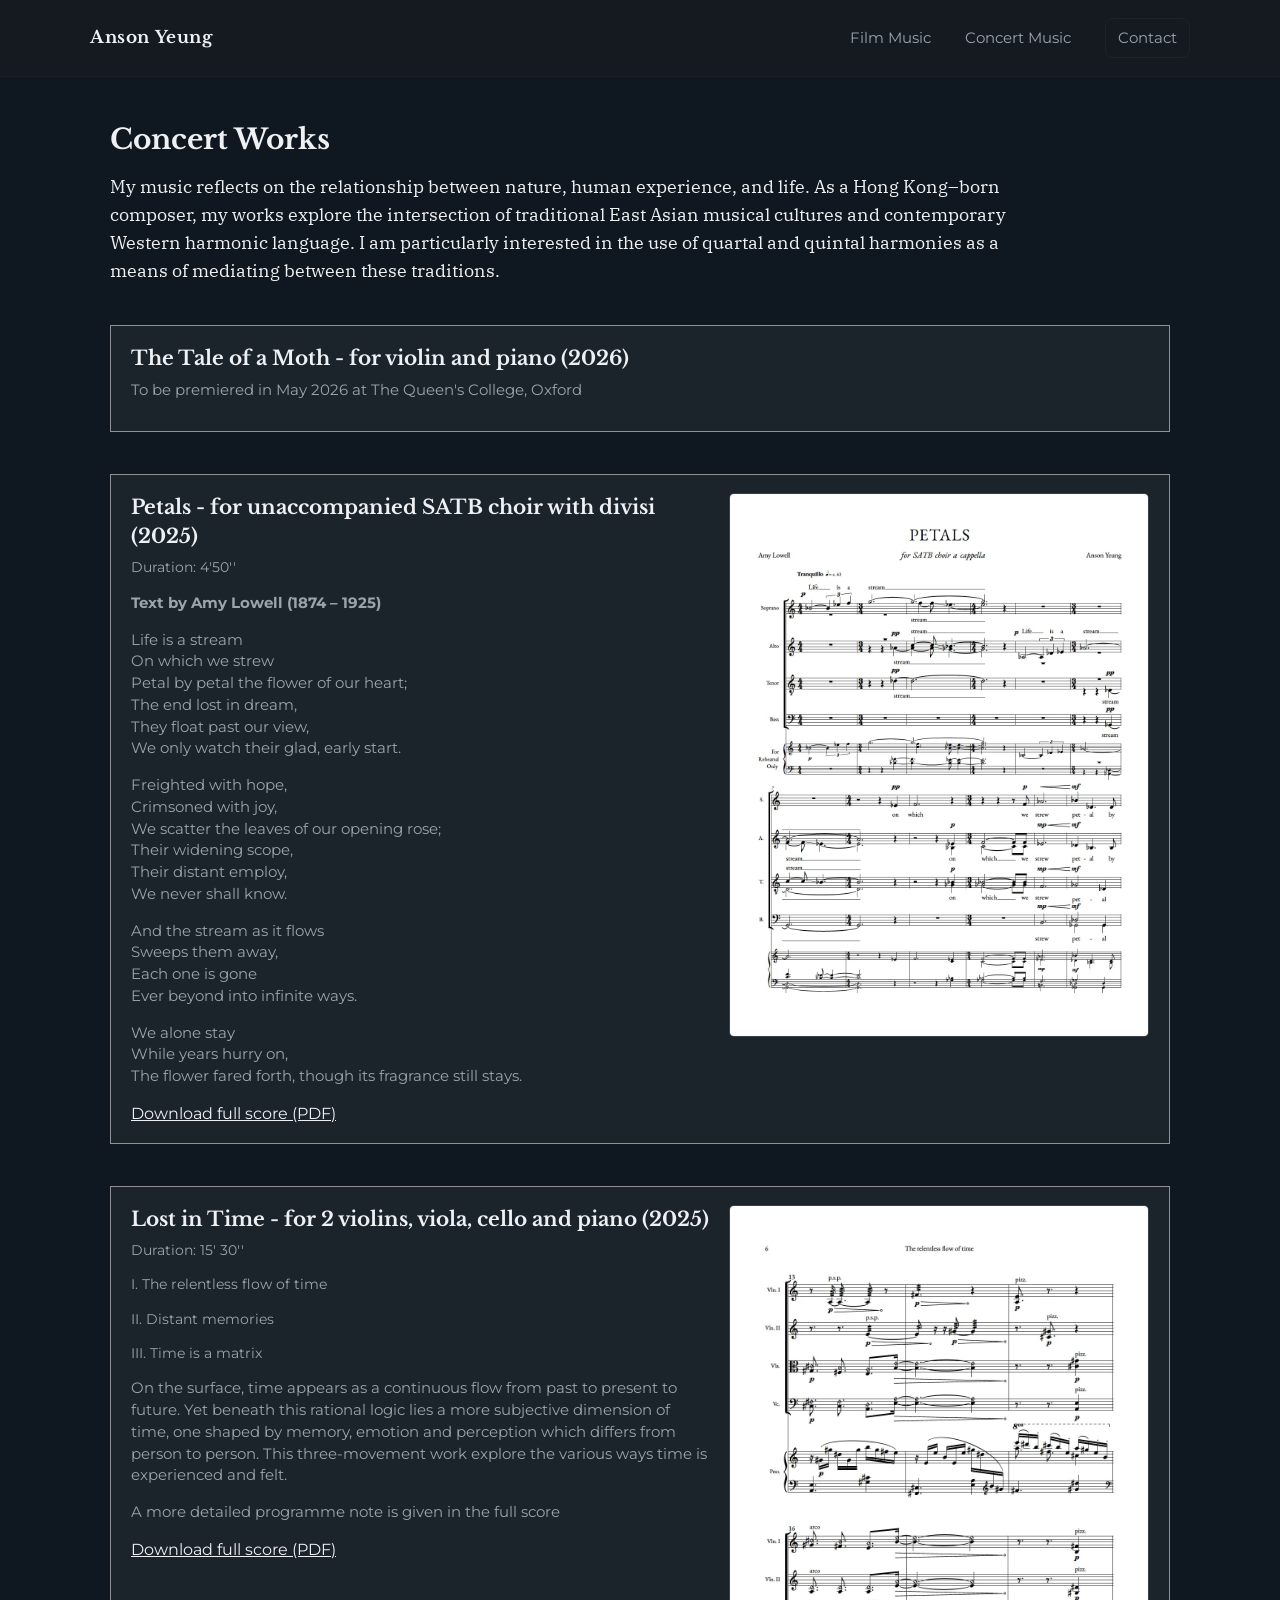
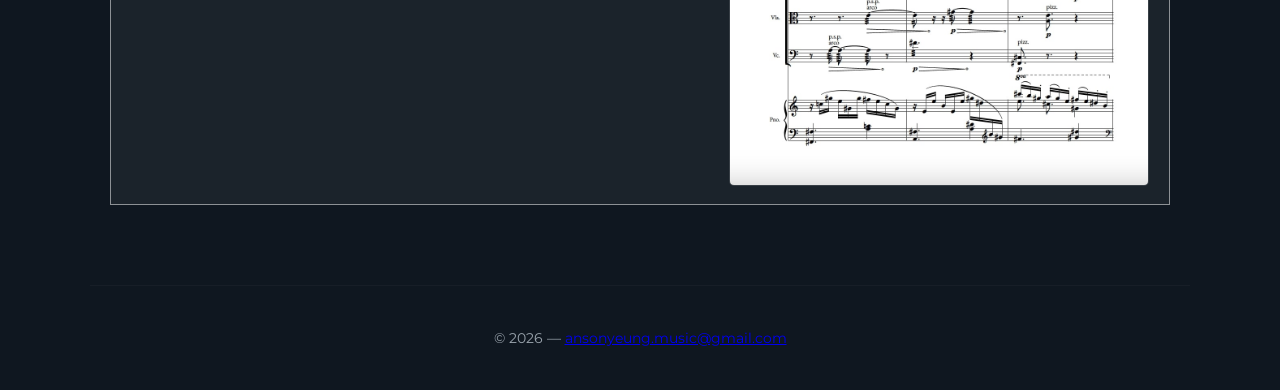
==== concert.html @ d4decfb6 "website v1" ====
<!doctype html>
<html lang="en">
<head>
  <meta charset="utf-8" />
  <meta name="viewport" content="width=device-width,initial-scale=1" />
  <title>Concert Music — Anson Yeung</title>
  <meta name="description" content="Concert works by Anson Yeung. Score previews, performance notes and premieres." />
  <link href="https://fonts.googleapis.com/css2?family=IBM+Plex+Serif:wght@400;600&family=Libre+Caslon+Text:wght@400;700&family=Libre+Baskerville:wght@400;700&family=Montserrat:wght@300;400;600&display=swap" rel="stylesheet">
  <link rel="stylesheet" href="styles.css" />

  <style>
    :root{ --concert-max:1100px; }

    .concert-container{max-width:var(--concert-max);margin:120px auto 80px;padding:0 20px;color:var(--soft)}
    .concert-heading{font-family:"Libre Baskerville",serif;font-size:28px;color:var(--soft);margin:0 0 12px}
    .concert-statement{font-family:"IBM Plex Serif",serif;font-size:18px;color:var(--soft);max-width:84ch;margin:0 0 40px;line-height:1.56}
    .works{display:flex;flex-direction:column;gap:42px;align-items:flex-start}

    .work{
      width:100%;
      display:grid;
      grid-template-columns:1fr 420px;
      gap:20px;
      align-items:start;
      padding:18px 20px;
      border-radius:0px;
      background:linear-gradient(180deg, rgba(255,255,255,0.05), rgba(255,255,255,0.05));
      border:1px solid rgba(255,255,255,0.5);
    }
    @media (max-width:900px){.work{grid-template-columns:1fr;gap:14px}}

    .meta{color:var(--muted);font-size:14px;margin:6px 0 10px}
    .work-desc{color:var(--muted);font-size:15px;max-width:70ch;margin-bottom:12px}
    .score-preview{width:100%;max-width:420px;align-self:start}
    .score-panel{border-radius:5px;overflow:hidden;border:1px solid rgba(255,255,255,0.03);background: rgba(255,255,255,0.1)}
    .work-title{font-family:"Libre Baskerville",serif;font-size:20px;color:var(--soft);margin:0 0 6px}

    @media (max-width:640px){.score-iframe{height:420px}.work{padding:14px}.concert-container{margin:100px 12px 60px}}
  </style>
</head>
<body>
  <header class="site-header">
    <div class="container header-inner">
      <a class="brand" href="index.html">Anson Yeung</a>
      <nav class="top-nav">
        <a class="nav-link" href="film.html">Film Music</a>
        <a class="nav-link" href="concert.html">Concert Music</a>
        <a class="nav-contact" href="contact.html">Contact</a>
      </nav>
    </div>
  </header>

  <main>
    <section class="concert-container">
      <h1 class="concert-heading">Concert Works</h1>
      <p class="concert-statement">
        My music reflects on the relationship between nature, human experience, and life. As a Hong Kong–born composer, my works explore the intersection of traditional East Asian musical cultures and contemporary Western harmonic language. I am particularly interested in the use of quartal and quintal harmonies as a means of mediating between these traditions. 
      </p>

      <div class="works">

        <article class="work">
          <div>
            <h2 class="work-title"> The Tale of a Moth - for violin and piano (2026) </h2>
            <div class="work-desc"> 
              To be premiered in May 2026 at The Queen's College, Oxford
          </div>
        </article>

        <article class="work">
          <div>
            <h2 class="work-title"> Petals - for unaccompanied SATB choir with divisi (2025)</h2>
            <div class="meta"> Duration: 4'50'' </div>
            <div class="work-desc">
              <p><strong>Text by Amy Lowell (1874 – 1925)</strong></p>

              <p>
                Life is a stream<br>
                On which we strew<br>
                Petal by petal the flower of our heart;<br>
                The end lost in dream,<br>
                They float past our view,<br>
                We only watch their glad, early start.
              </p>

              <p>
                Freighted with hope,<br>
                Crimsoned with joy,<br>
                We scatter the leaves of our opening rose;<br>
                Their widening scope,<br>
                Their distant employ,<br>
                We never shall know.
              </p>

              <p>
                And the stream as it flows<br>
                Sweeps them away,<br>
                Each one is gone<br>
                Ever beyond into infinite ways.
              </p>

              <p>
                We alone stay<br>
                While years hurry on,<br>
                The flower fared forth, though its fragrance still stays.
              </p>
            </div>
            <p style="margin:0;"><a href="assets/scores/petals.pdf" target="_blank" style="color:var(--soft);text-decoration:underline;">Download full score (PDF)</a></p>
          </div>

          <div class="score-preview">
            <div class="score-panel">
              <img src="assets/scores/petals.jpg" alt="Petals preview" style="width:100%;display:block;border:0;">
            </div>
          </div>
        </article>

        <article class="work">
          <div>
            <h2 class="work-title"> Lost in Time - for 2 violins, viola, cello and piano (2025) </h2>
            <div class="meta"> 
              Duration: 15' 30''
              <p>
                I. The relentless flow of time
              </p>
              <p>
                II. Distant memories
              </p>
              <p> 
                III. Time is a matrix 
              </p>

            </div>
            <div class="work-desc"> 
              On the surface, time appears as a continuous flow from past to present to future. Yet beneath this rational logic lies a more subjective dimension of time, one shaped by memory, emotion and perception which differs from person to person. This three-movement work explore the various ways time is experienced and felt.  
              <p>
                A more detailed programme note is given in the full score
              </p>
            </div>
            <p style="margin:0;"><a href="assets/scores/lost_in_time.pdf" target="_blank" style="color:var(--soft);text-decoration:underline;">Download full score (PDF)</a></p>
          </div>

          <div class="score-preview">
            <div class="score-panel">
              <img src="assets/scores/lost_in_time.jpg" alt="Lost in Time preview" style="width:100%;display:block;border:0;">
            </div>
          </div>
        </article>

      </div>
    </section>
  </main>

  <footer class="site-footer container">
    <p>© <span id="year"></span> — <a href="mailto:youremail@example.com">ansonyeung.music@gmail.com</a></p>
  </footer>

  <script>document.getElementById('year').textContent = new Date().getFullYear();</script>
</body>
</html>
---- styles.css ----
:root{
  --max-width:1100px;
  --bg:#0f1720;
  --header-bg: rgba(22,28,34,0.96);
  --muted:#9aa4ad;
  --accent:#c6a76e;
  --soft:#eef1f3;
  --glass-bg: rgba(255,255,255,0.035);
  --glass-border: rgba(255,255,255,0.10);
  --container-pad:20px;
}

/* Reset & base */
*{box-sizing:border-box}
html,body{height:100%}
body{
  margin:0;
  font-family: "Montserrat", system-ui, -apple-system, "Segoe UI", Roboto, Arial;
  color:var(--soft);
  background:var(--bg);
  -webkit-font-smoothing:antialiased;
  -moz-osx-font-smoothing:grayscale;
  line-height:1.45;
  font-size:16px;
}

/* Layout container */
.container{max-width:var(--max-width);margin:0 auto;padding:0 var(--container-pad)}

/* Header */
.site-header{
  position:fixed;left:0;right:0;top:0;z-index:80;
  background:var(--header-bg);
  border-bottom:1px solid rgba(255,255,255,0.03);
  backdrop-filter: blur(6px);
}
.header-inner{display:flex;align-items:center;justify-content:space-between;padding:18px 0}
.brand{
  color:var(--soft);
  text-decoration:none;
  font-weight:700;
  letter-spacing:0.6px;
  font-size:17px;
  font-family: "Libre Baskerville", serif;
}

/* Navigation */
.top-nav{display:flex;gap:18px;align-items:center}
.nav-link{color:var(--muted);text-decoration:none;font-size:15px;padding:6px 8px;font-family: "Montserrat", sans-serif}
.nav-link:hover{color:var(--soft)}
.nav-contact{
  margin-left:8px;padding:8px 12px;border-radius:8px;border:1px solid rgba(255,255,255,0.04);
  color:var(--muted);text-decoration:none;font-size:15px;font-family: "Montserrat", sans-serif;
}
.nav-contact:hover{color:var(--soft);border-color:rgba(255,255,255,0.08)}

/* HERO */
.hero{
  position:relative;
  min-height:100vh;
  display:flex;
  align-items:center;
  justify-content:center;
  text-align:center;
  overflow:hidden;
  padding:0;
  margin-top:0;
}
.hero-bg{
  position:absolute;inset:0;
  background-image:url('assets/images/hero.jpg');
  background-size:cover;
  background-position:center center;
  background-repeat:no-repeat;
  transform:scale(1.06);
  filter:contrast(0.92) saturate(0.92);
  will-change:transform;
  z-index:0;
}
.hero-overlay{
  position:absolute;inset:0;
  background:linear-gradient(180deg, rgba(6,10,12,0.60), rgba(6,10,12,0.66));
  z-index:1;
}
.hero-inner{
  position:relative;
  z-index:2;
  padding:72px 0;
  display:flex;
  flex-direction:column;
  gap:56px;
  align-items:center;
  justify-content:center;
}

/* --- ABOUT SECTION --- */
.about-section {
  position: relative;
  min-height: 90vh;
  width: 100%;
  display: flex;
  align-items: center;
  padding: 100px 0;
  overflow: hidden;
}

/* Background image */
.about-bg {
  position: absolute;
  inset: 0;
  background-image: url('assets/images/about-bg.jpg'); /* change to your image */
  background-size: cover;
  background-position: center;
  background-repeat: no-repeat;
  transform: scale(1.05);
  filter: contrast(0.92) saturate(0.92);
  z-index: 0;
}

/* Overlay (darken for readability) */
.about-overlay {
  position: absolute;
  inset: 0;
  background: linear-gradient(180deg, rgba(6,10,12,0.55), rgba(6,10,12,0.75));
  z-index: 1;
}

/* Inner content */
.about-inner {
  position: relative;
  z-index: 2;
  display: flex;
  gap: 48px;
  align-items: flex-start;
}

/* Portrait */
.about-photo img {
  width: 340px;
  height: auto;
  border-radius: 6px;
  object-fit: cover;
  border: 1px solid rgba(255,255,255,0.06);
}

/* Bio content */
.about-bio {
  max-width: 600px;
  font-size: 16px;
  line-height: 1.55;
  color: var(--soft);
  font-family: "Montserrat", sans-serif;
}

.about-title {
  font-family: "Libre Baskerville", serif;
  font-size: 22px;
  margin: 0 0 16px 0;
  font-weight: 700;
}

/* Responsive */
@media (max-width: 900px) {
  .about-inner {
    flex-direction: column;
    align-items: center;
    text-align: center;
  }
  .about-photo img {
    width: 260px;
  }
}


/* Statement */
.statement{
  font-family: "IBM Plex Serif", serif;
  font-weight:400;
  font-size:46px;
  max-width:78ch;
  margin:0;
  color:var(--soft);
  line-height:1.08;
  letter-spacing:-0.2px;
  padding:0 20px;
}
body.home .statement{
  font-family: "Libre Caslon Text", serif;
  font-size:46px;
  letter-spacing:-0.15px;
}

/* CTAs */
.hero-ctas{display:flex;gap:22px;margin-top:56px}
.cta-simple{
  font-family:"Montserrat", sans-serif;
  font-size:16px;
  font-weight:400;
  letter-spacing:0.3px;
  padding:12px 22px;
  text-decoration:none;
  color:var(--soft);
  border:1px solid rgba(255,255,255,0.25);
  background:transparent;
}
.cta-simple:hover{border-color: rgba(255,255,255,0.45)}

/* Footer */
.site-footer{padding:28px 0;border-top:1px solid rgba(255,255,255,0.03);color:var(--muted);font-size:14px;text-align:center}

/* Responsive */
@media (max-width:900px){
  .statement{font-size:28px;padding:0 18px}
  .hero-inner{padding:48px 0;gap:32px}
  .top-nav{padding-right:6px}
}

/* Statement animation */
.statement {
  opacity: 0;
  transform: translateY(24px);
  animation: fadeUp 1.2s ease-out forwards 0.3s;
}

@keyframes fadeUp {
  0% {
    opacity: 0;
    transform: translateY(24px);
  }
  100% {
    opacity: 1;
    transform: translateY(0);
  }
}
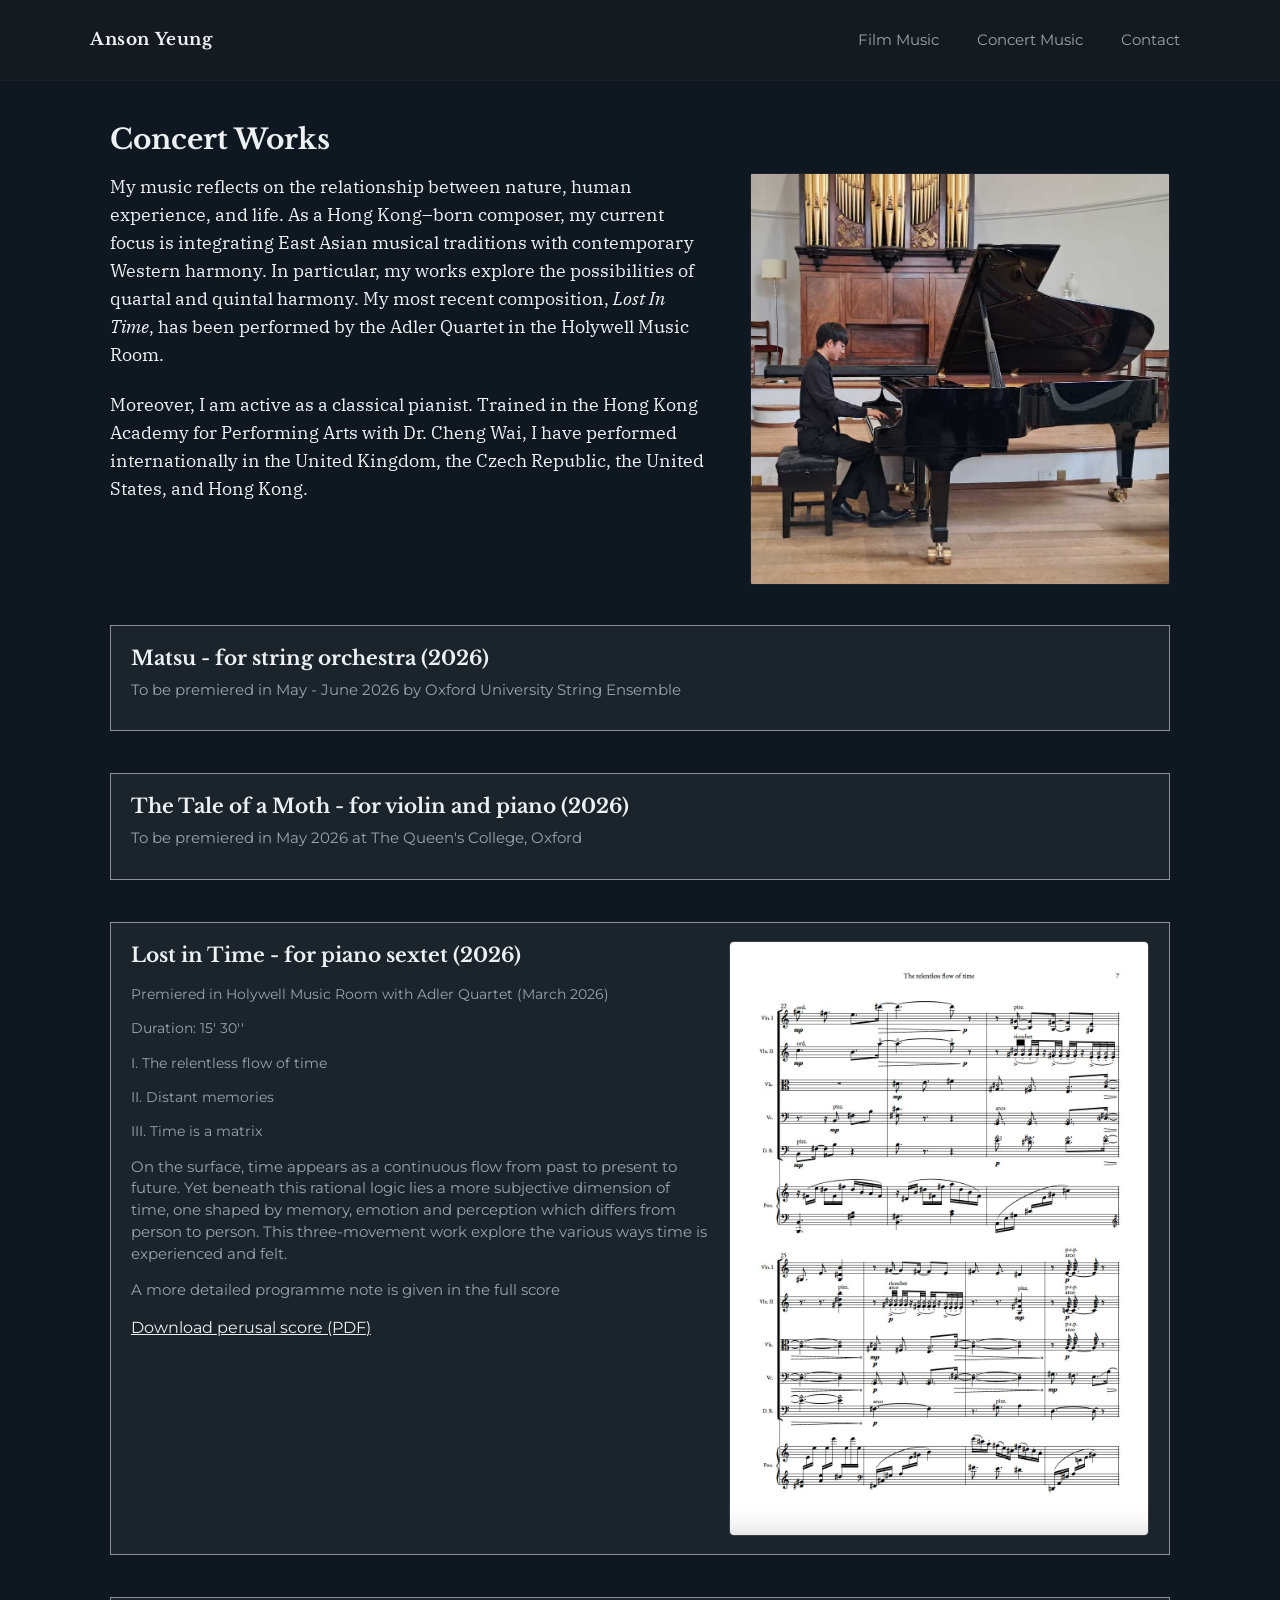
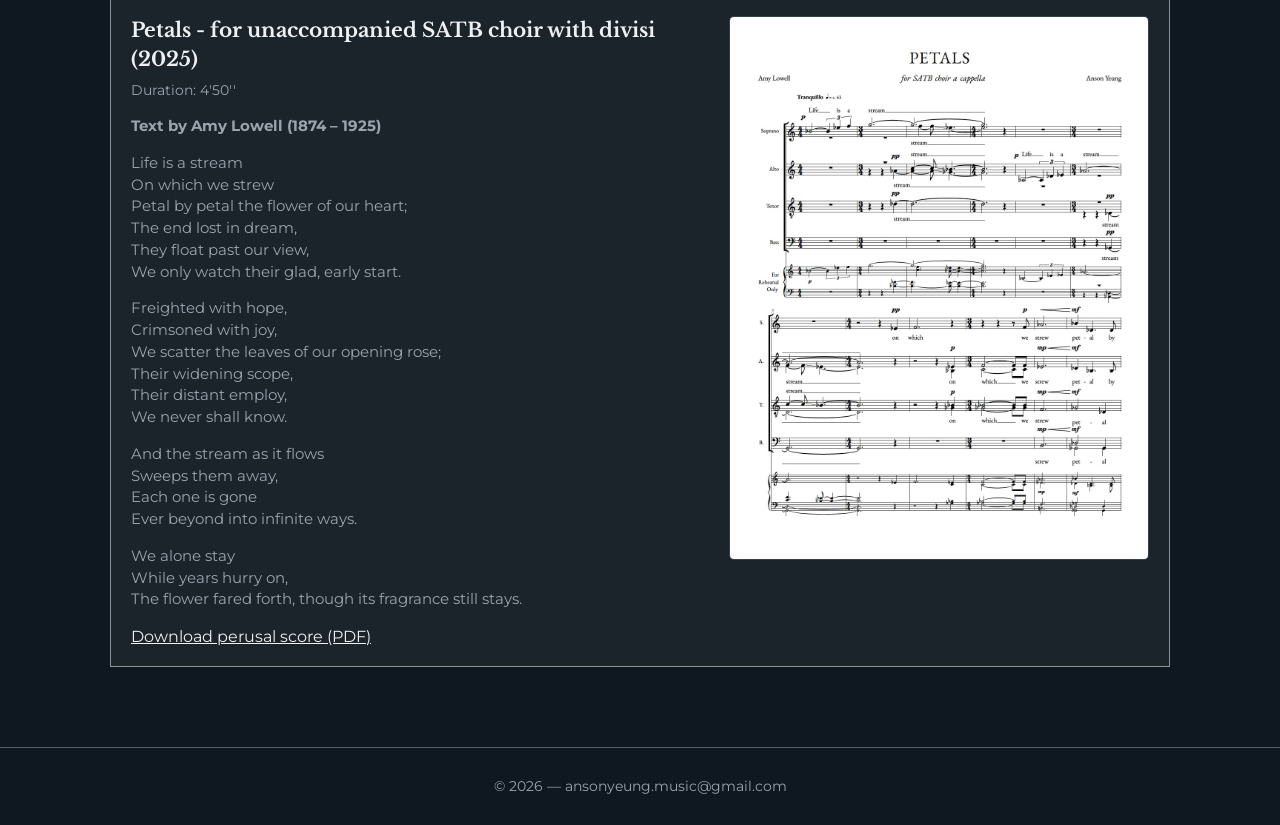
==== commit 815530d2: "Phone compatibility" ====
--- a/concert.html
+++ b/concert.html
@@ -42,10 +42,15 @@
   <header class="site-header">
     <div class="container header-inner">
       <a class="brand" href="index.html">Anson Yeung</a>
-      <nav class="top-nav">
+      <button class="nav-toggle" aria-controls="main-nav" aria-expanded="false" aria-label="Open menu">
+        <svg width="24" height="24" viewBox="0 0 24 24" aria-hidden="true" focusable="false">
+          <path d="M3 6h18M3 12h18M3 18h18" stroke="currentColor" stroke-width="1.5" stroke-linecap="round" fill="none"/>
+        </svg>
+      </button>
+      <nav id="main-nav", class="top-nav">
         <a class="nav-link" href="film.html">Film Music</a>
         <a class="nav-link" href="concert.html">Concert Music</a>
-        <a class="nav-contact" href="contact.html">Contact</a>
+        <a class="nav-link" href="contact.html">Contact</a>
       </nav>
     </div>
   </header>
@@ -53,11 +58,34 @@
   <main>
     <section class="concert-container">
       <h1 class="concert-heading">Concert Works</h1>
-      <p class="concert-statement">
-        My music reflects on the relationship between nature, human experience, and life. As a Hong Kong–born composer, my works explore the intersection of traditional East Asian musical cultures and contemporary Western harmonic language. I am particularly interested in the use of quartal and quintal harmonies as a means of mediating between these traditions. 
-      </p>
+
+      <div class="concert-intro">
+        <div class="concert-text">
+          <p class="concert-statement">
+            My music reflects on the relationship between nature, human experience, and life.
+            As a Hong Kong–born composer, my current focus is integrating East Asian musical traditions with contemporary Western harmony. In particular, my works explore the possibilities of quartal and quintal harmony. My most recent composition, <em>Lost In Time</em>, has been performed by the Adler Quartet in the Holywell Music Room.
+          </p>
+
+          <p class="concert-statement">
+            Moreover, I am active as a classical pianist. Trained in the Hong Kong Academy for Performing Arts with Dr. Cheng Wai, I have performed internationally in the United Kingdom, the Czech Republic, the United States, and Hong Kong.
+          </p>
+        </div>
+
+        <div class="concert-image" aria-hidden="true">
+          <img src="assets/images/concert_performing.jpg" alt="Composer at the piano">
+        </div>
+      </div>
 
       <div class="works">
+        
+        <article class="work">
+          <div>
+            <h2 class="work-title"> Matsu - for string orchestra (2026) </h2>
+            <div class="work-desc"> 
+              To be premiered in May - June 2026 by Oxford University String Ensemble
+          </div>
+        </article>
+
 
         <article class="work">
           <div>
@@ -68,6 +96,42 @@
         </article>
 
         <article class="work">
+          <div>
+            <h2 class="work-title"> Lost in Time - for piano sextet (2026) </h2>
+            <div class="meta"> 
+              <p>
+                Premiered in Holywell Music Room with Adler Quartet (March 2026)
+              </p>
+              Duration: 15' 30''
+
+              <p>
+                I. The relentless flow of time
+              </p>
+              <p>
+                II. Distant memories
+              </p>
+              <p> 
+                III. Time is a matrix 
+              </p>
+
+            </div>
+            <div class="work-desc"> 
+              On the surface, time appears as a continuous flow from past to present to future. Yet beneath this rational logic lies a more subjective dimension of time, one shaped by memory, emotion and perception which differs from person to person. This three-movement work explore the various ways time is experienced and felt.  
+              <p>
+                A more detailed programme note is given in the full score
+              </p>
+            </div>
+            <p style="margin:0;"><a href="assets/scores/lost_in_time.pdf" target="_blank" style="color:var(--soft);text-decoration:underline;">Download perusal score (PDF)</a></p>
+          </div>
+
+          <div class="score-preview">
+            <div class="score-panel">
+              <img src="assets/scores/lost_in_time.jpg" alt="Lost in Time preview" style="width:100%;display:block;border:0;">
+            </div>
+          </div>
+        </article>
+
+                <article class="work">
           <div>
             <h2 class="work-title"> Petals - for unaccompanied SATB choir with divisi (2025)</h2>
             <div class="meta"> Duration: 4'50'' </div>
@@ -105,7 +169,7 @@
                 The flower fared forth, though its fragrance still stays.
               </p>
             </div>
-            <p style="margin:0;"><a href="assets/scores/petals.pdf" target="_blank" style="color:var(--soft);text-decoration:underline;">Download full score (PDF)</a></p>
+            <p style="margin:0;"><a href="assets/scores/petals.pdf" target="_blank" style="color:var(--soft);text-decoration:underline;">Download perusal score (PDF)</a></p>
           </div>
 
           <div class="score-preview">
@@ -115,46 +179,50 @@
           </div>
         </article>
 
-        <article class="work">
-          <div>
-            <h2 class="work-title"> Lost in Time - for 2 violins, viola, cello and piano (2025) </h2>
-            <div class="meta"> 
-              Duration: 15' 30''
-              <p>
-                I. The relentless flow of time
-              </p>
-              <p>
-                II. Distant memories
-              </p>
-              <p> 
-                III. Time is a matrix 
-              </p>
-
-            </div>
-            <div class="work-desc"> 
-              On the surface, time appears as a continuous flow from past to present to future. Yet beneath this rational logic lies a more subjective dimension of time, one shaped by memory, emotion and perception which differs from person to person. This three-movement work explore the various ways time is experienced and felt.  
-              <p>
-                A more detailed programme note is given in the full score
-              </p>
-            </div>
-            <p style="margin:0;"><a href="assets/scores/lost_in_time.pdf" target="_blank" style="color:var(--soft);text-decoration:underline;">Download full score (PDF)</a></p>
-          </div>
-
-          <div class="score-preview">
-            <div class="score-panel">
-              <img src="assets/scores/lost_in_time.jpg" alt="Lost in Time preview" style="width:100%;display:block;border:0;">
-            </div>
-          </div>
-        </article>
-
       </div>
     </section>
   </main>
 
-  <footer class="site-footer container">
-    <p>© <span id="year"></span> — <a href="mailto:youremail@example.com">ansonyeung.music@gmail.com</a></p>
+  <footer class="site-footer">
+  © 2026 — <a href="mailto:ansonnyeung.music@gmail.com" style="color: var(--muted); text-decoration: none;">ansonyeung.music@gmail.com</a>
   </footer>
 
   <script>document.getElementById('year').textContent = new Date().getFullYear();</script>
+
+  <script>
+    (function(){
+      // small, defensive script to toggle mobile nav
+      const btn = document.querySelector('.nav-toggle');
+      const nav = document.querySelector('.top-nav') || document.getElementById('main-nav');
+      if (!btn || !nav) return;
+
+      // toggle menu open/close
+      btn.addEventListener('click', (e) => {
+        const isOpen = nav.classList.toggle('show');
+        btn.setAttribute('aria-expanded', String(isOpen));
+        // optionally update label
+        btn.setAttribute('aria-label', isOpen ? 'Close menu' : 'Open menu');
+      });
+
+      // close nav when a link inside it is clicked (mobile)
+      nav.querySelectorAll('a').forEach(a => a.addEventListener('click', () => {
+        nav.classList.remove('show');
+        btn.setAttribute('aria-expanded','false');
+        btn.setAttribute('aria-label','Open menu');
+      }));
+
+      // close nav when clicking outside (nice-to-have)
+      document.addEventListener('click', (ev) => {
+        if (!nav.classList.contains('show')) return;
+        const isClickInside = nav.contains(ev.target) || btn.contains(ev.target);
+        if (!isClickInside) {
+          nav.classList.remove('show');
+          btn.setAttribute('aria-expanded','false');
+          btn.setAttribute('aria-label','Open menu');
+        }
+      });
+    })();
+  </script>
+
 </body>
 </html>
--- a/styles.css
+++ b/styles.css
@@ -45,14 +45,11 @@
 }
 
 /* Navigation */
-.top-nav{display:flex;gap:18px;align-items:center}
-.nav-link{color:var(--muted);text-decoration:none;font-size:15px;padding:6px 8px;font-family: "Montserrat", sans-serif}
-.nav-link:hover{color:var(--soft)}
-.nav-contact{
-  margin-left:8px;padding:8px 12px;border-radius:8px;border:1px solid rgba(255,255,255,0.04);
-  color:var(--muted);text-decoration:none;font-size:15px;font-family: "Montserrat", sans-serif;
-}
-.nav-contact:hover{color:var(--soft);border-color:rgba(255,255,255,0.08)}
+.top-nav{display:flex;gap:18px;align-items:center} 
+.nav-link{color:var(--muted);text-decoration:none;font-size:15px;padding:6px 8px;font-family: "Montserrat", sans-serif} 
+.nav-link:visited { color: var(--muted); } 
+.nav-link:hover { color: var(--soft); } 
+.nav-link:active { color: var(--soft); }
 
 /* HERO */
 .hero{
@@ -79,7 +76,7 @@
 }
 .hero-overlay{
   position:absolute;inset:0;
-  background:linear-gradient(180deg, rgba(6,10,12,0.60), rgba(6,10,12,0.66));
+  background:linear-gradient(180deg, rgba(6,10,12,0.20), rgba(6,10,12,0.75));
   z-index:1;
 }
 .hero-inner{
@@ -206,7 +203,7 @@
 .cta-simple:hover{border-color: rgba(255,255,255,0.45)}
 
 /* Footer */
-.site-footer{padding:28px 0;border-top:1px solid rgba(255,255,255,0.03);color:var(--muted);font-size:14px;text-align:center}
+.site-footer{padding:28px 0;border-top:1px solid rgba(255,255,255,0.3);color:var(--muted);font-size:14px;text-align:center}
 
 /* Responsive */
 @media (max-width:900px){
@@ -233,3 +230,155 @@
   }
 }
 
+/* Concert page */
+.concert-intro{
+  display: flex;
+  gap: 40px;
+  align-items: flex-start;
+  margin-bottom: 40px; /* same spacing as previous */
+}
+
+.concert-text{
+  display: flex;
+  flex-direction: column;
+  gap: 22px;      /* space between paragraphs */
+  flex: 1 1 0;    /* let text take remaining width */
+  min-width: 0;   /* prevents overflow with long words */
+}
+
+.concert-text .concert-statement{
+  margin: 0;           /* remove default p margins */
+  max-width: none;     /* allow column to fill available width */
+  line-height: 1.56;
+}
+
+.concert-image{
+  width: 420px;        /* matches your earlier preview width */
+  flex: 0 0 420px;
+}
+.concert-image img{
+  width: 100%;
+  height: auto;
+  display: block;
+  border-radius: 2px;
+  object-fit: cover;
+  border: 1px solid rgba(255,255,255,0.05);
+}
+
+@media (max-width: 900px){
+  .concert-intro{
+    flex-direction: column;
+  }
+  .concert-image{
+    width: 100%;
+    flex: 0 0 auto;
+  }
+}
+
+
+/* -------------------------
+   MOBILE NAV TOGGLE & RESPONSIVE NAV
+   ------------------------- */
+.nav-toggle{
+  display:none;
+  background:transparent;
+  border:0;
+  padding:8px;
+  margin-left:8px;
+  color:var(--soft);
+  cursor:pointer;
+  align-items:center;
+  justify-content:center;
+}
+
+/* default nav for larger screens remains unchanged */
+@media (max-width:900px){
+  /* show the toggle on small screens */
+  .nav-toggle{ display:inline-flex; }
+
+  /* mobile dropdown panel */
+  .top-nav{
+    position: absolute;
+    right: 12px;
+    top: 64px; /* adjust if your header height differs */
+    background: var(--header-bg);
+    border: 1px solid rgba(255,255,255,0.04);
+    padding: 12px;
+    display: none; /* hidden by default */
+    flex-direction: column;
+    gap: 8px;
+    min-width: 200px;
+    z-index: 80;
+    box-shadow: 0 8px 26px rgba(0,0,0,0.45);
+    border-radius: 10px;
+  }
+
+  .top-nav.show { display: flex; }
+
+  .top-nav .nav-link{
+    padding: 10px 14px;
+    font-size: 16px;
+    display: block;
+    min-height: 44px;
+  }
+
+  /* make sure header layout works on small screens */
+  .header-inner{ display:flex; align-items:center; gap:12px; justify-content:space-between; }
+}
+
+/* optional: close the menu if user clicks outside (JS handles better) */
+
+/* -------------------------
+   HERO & LAYOUT TWEAKS FOR SMALL SCREENS
+   ------------------------- */
+@media (max-width:900px){
+  .hero{ min-height:70vh; }
+  .hero-inner{ padding:36px 18px; gap:20px; }
+  .statement{ font-size:24px; line-height:1.2; max-width:40ch; }
+  .hero-ctas { flex-direction:column; gap:12px; align-items:flex-start; }
+}
+
+/* tiny phones */
+@media (max-width:420px){
+  body{ font-size:15px; }
+  .statement{ font-size:20px; }
+}
+
+/* -------------------------
+   RESPONSIVE MEDIA (images, iframes, videos)
+   ------------------------- */
+img, iframe, video, embed, object {
+  max-width:100%;
+  height:auto;
+  display:block;
+}
+
+/* keep embed aspect ratio container if you already use one */
+.video-wrap{ aspect-ratio:16/9; width:100%; max-width:100%; }
+
+/* -------------------------
+   TOUCH TARGETS / TAP SIZES
+   ------------------------- */
+a.nav-link, .cta-simple, .contact-email {
+  min-height:44px;
+  display:inline-flex;
+  align-items:center;
+  padding:6px 10px;
+}
+
+/* -------------------------
+   FOOTER / CONTACT EMAIL COLOR FIX
+   ------------------------- */
+/* Ensure footer/contacts don't fall back to browser default blue/purple */
+.site-footer a, .contact-panel a, .contact-email {
+  color: var(--muted) !important;
+  text-decoration: none !important;
+}
+.site-footer a:visited, .contact-panel a:visited, .contact-email:visited {
+  color: var(--muted) !important;
+}
+
+/* If you want an accent color on the contact page specifically, scope it:
+   .contact-page .contact-email { color: var(--accent); } 
+   This prevents the footer from inheriting accent color unintentionally. */
+
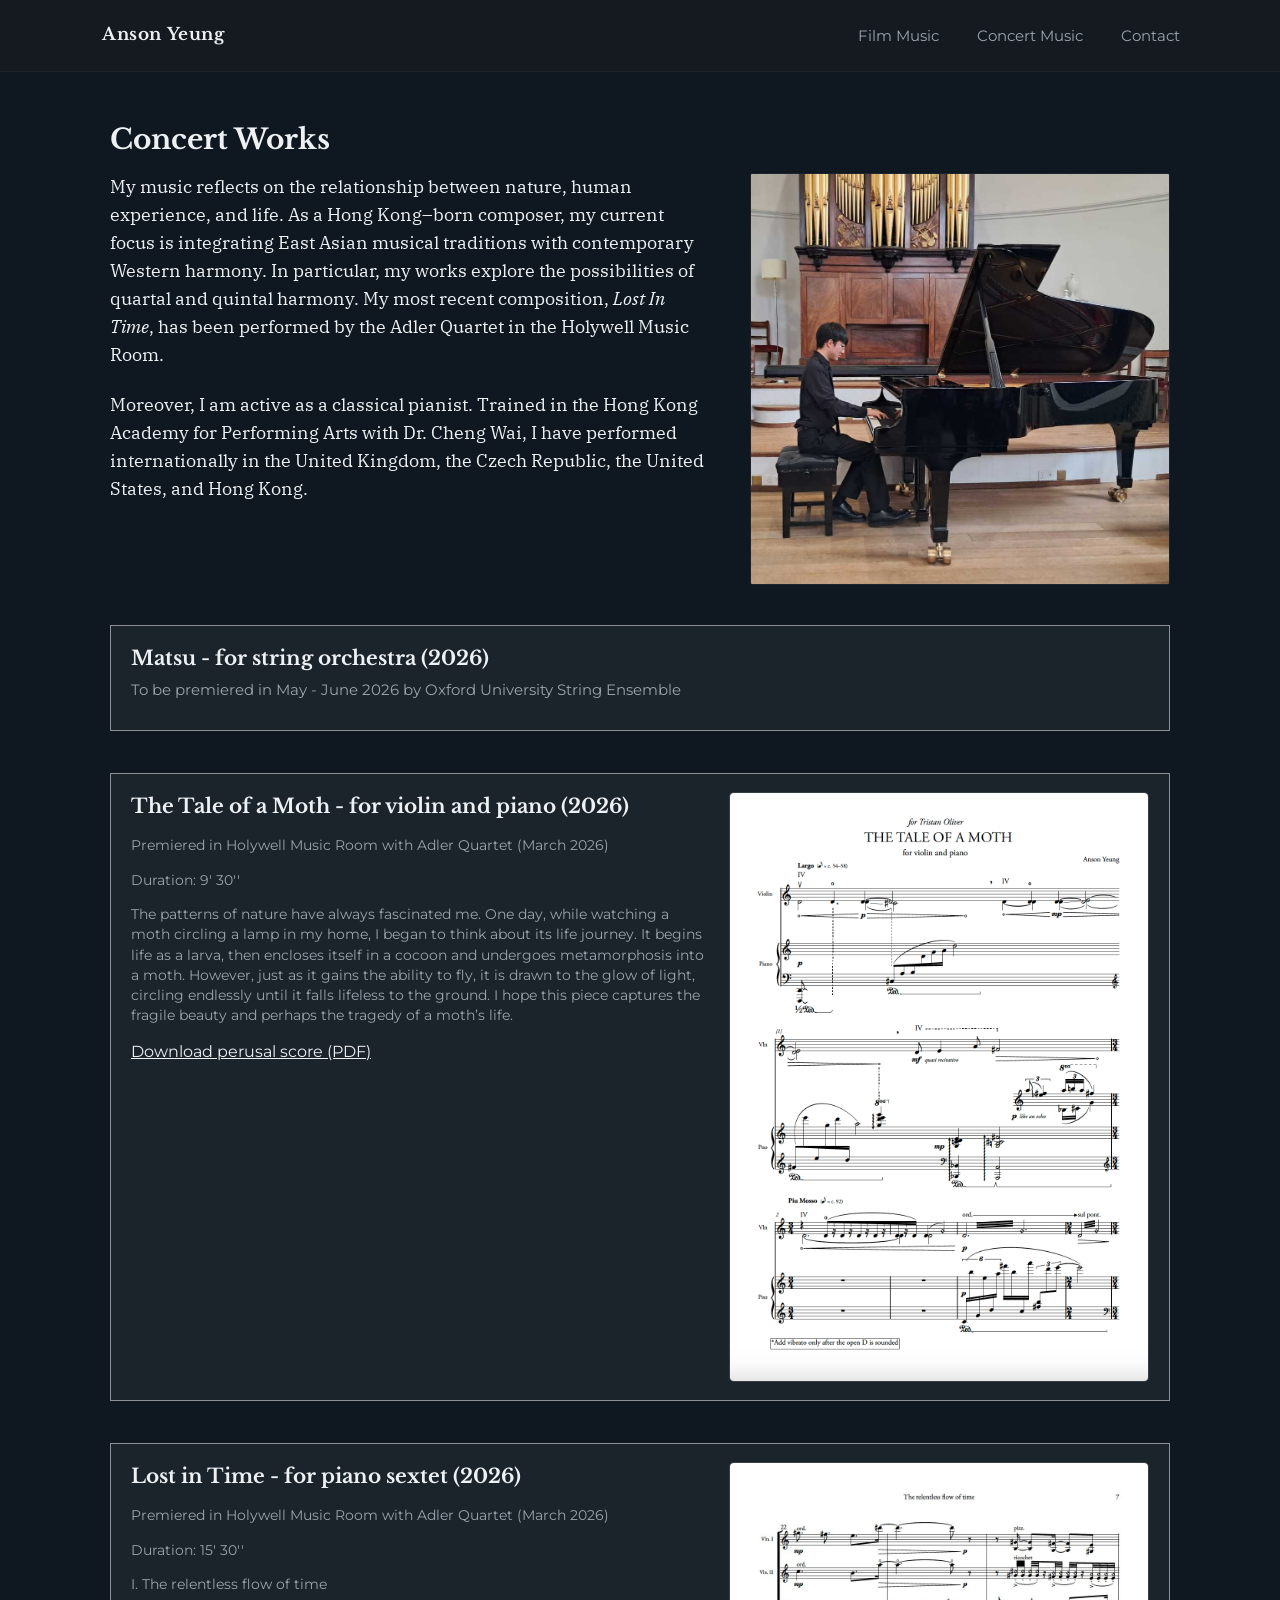
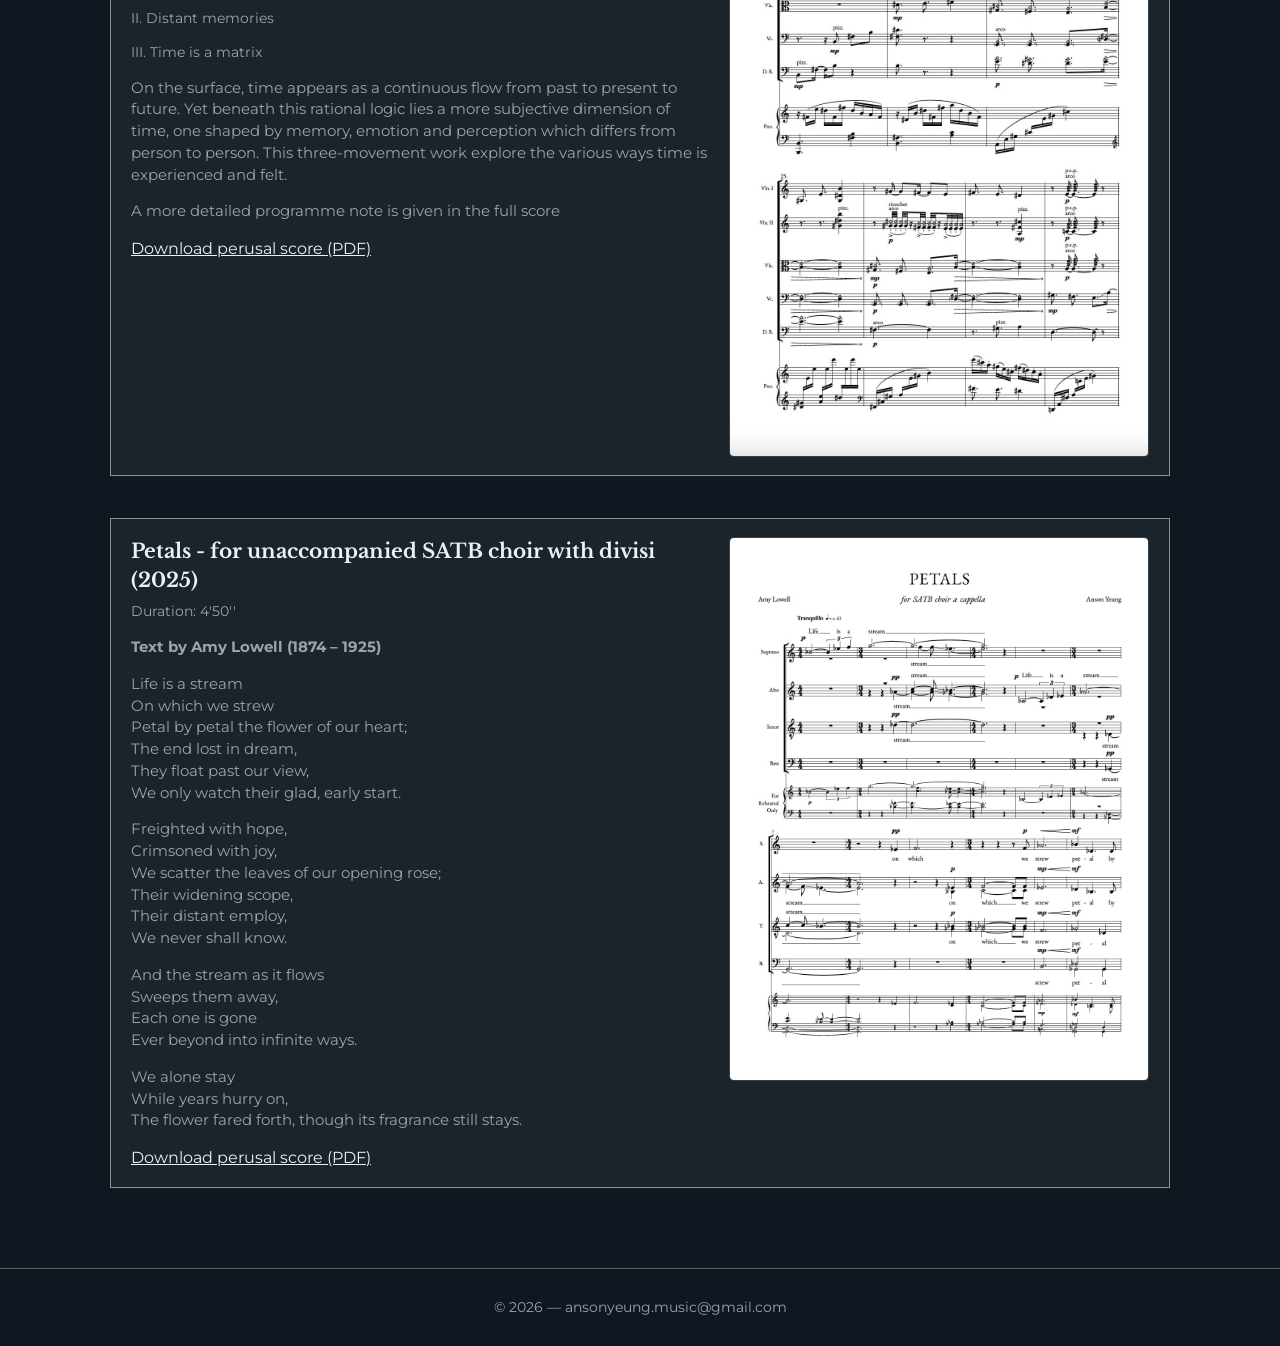
==== commit 39bb20c8: "Video Game" ====
--- a/concert.html
+++ b/concert.html
@@ -86,12 +86,26 @@
           </div>
         </article>
 
-
         <article class="work">
           <div>
             <h2 class="work-title"> The Tale of a Moth - for violin and piano (2026) </h2>
-            <div class="work-desc"> 
-              To be premiered in May 2026 at The Queen's College, Oxford
+            <div class="meta"> 
+              <p>
+                Premiered in Holywell Music Room with Adler Quartet (March 2026)
+              </p>
+              Duration: 9' 30''
+
+              <p>
+                The patterns of nature have always fascinated me. One day, while watching a moth circling a lamp in my home, I began to think about its life journey. It begins life as a larva, then encloses itself in a cocoon and undergoes metamorphosis into a moth. However, just as it gains the ability to fly, it is drawn to the glow of light, circling endlessly until it falls lifeless to the ground. I hope this piece captures the fragile beauty and perhaps the tragedy of a moth’s life. 
+              </p>
+            </div>
+            <p style="margin:0;"><a href="assets/scores/the_tale_of_a_moth.pdf" target="_blank" style="color:var(--soft);text-decoration:underline;">Download perusal score (PDF)</a></p>
+          </div>
+
+          <div class="score-preview">
+            <div class="score-panel">
+              <img src="assets/scores/the_tale_of_a_moth.jpg" alt="The Tale of a Moth preview" style="width:100%;display:block;border:0;">
+            </div>
           </div>
         </article>
 
@@ -131,7 +145,7 @@
           </div>
         </article>
 
-                <article class="work">
+        <article class="work">
           <div>
             <h2 class="work-title"> Petals - for unaccompanied SATB choir with divisi (2025)</h2>
             <div class="meta"> Duration: 4'50'' </div>
--- a/styles.css
+++ b/styles.css
@@ -3,11 +3,13 @@
   --bg:#0f1720;
   --header-bg: rgba(22,28,34,0.96);
   --muted:#9aa4ad;
-  --accent:#c6a76e;
+  --accent:#c6a76e; /* golden */
   --soft:#eef1f3;
   --glass-bg: rgba(255,255,255,0.035);
   --glass-border: rgba(255,255,255,0.10);
   --container-pad:20px;
+  --safe-gutter: calc(var(--container-pad) + env(safe-area-inset-left, 0px));
+  --header-height: 72px; /* used to offset hero content from fixed header */
 }
 
 /* Reset & base */
@@ -15,56 +17,106 @@
 html,body{height:100%}
 body{
   margin:0;
-  font-family: "Montserrat", system-ui, -apple-system, "Segoe UI", Roboto, Arial;
+  font-family: "Montserrat", system-ui, -apple-system, "Segoe UI", Roboto, Arial, sans-serif;
   color:var(--soft);
   background:var(--bg);
   -webkit-font-smoothing:antialiased;
   -moz-osx-font-smoothing:grayscale;
   line-height:1.45;
   font-size:16px;
+  -webkit-text-size-adjust:100%;
 }
 
 /* Layout container */
-.container{max-width:var(--max-width);margin:0 auto;padding:0 var(--container-pad)}
-
-/* Header */
+.container{
+  max-width:var(--max-width);
+  margin:0 auto;
+  padding:0 var(--container-pad);
+  box-sizing:border-box;
+}
+
+/* Header (fixed) */
 .site-header{
-  position:fixed;left:0;right:0;top:0;z-index:80;
+  position:fixed;
+  left:0;
+  right:0;
+  top:0;
+  z-index:90;
+  height:var(--header-height);
   background:var(--header-bg);
   border-bottom:1px solid rgba(255,255,255,0.03);
   backdrop-filter: blur(6px);
 }
-.header-inner{display:flex;align-items:center;justify-content:space-between;padding:18px 0}
-.brand{
+.header-inner{
+  height:100%;
+  display:flex;
+  align-items:center;
+  justify-content:space-between;
+  padding:0 0;
+  gap:12px;
+  box-sizing:border-box;
+}
+
+/* Brand - ensure safe padding on phones and small devices */
+.brand, .site-title{
   color:var(--soft);
   text-decoration:none;
   font-weight:700;
   letter-spacing:0.6px;
   font-size:17px;
   font-family: "Libre Baskerville", serif;
+  display:inline-block;
+  padding-left: calc(12px + env(safe-area-inset-left, 0px)); /* extra safe area */
+  padding-right: 12px;
 }
 
 /* Navigation */
-.top-nav{display:flex;gap:18px;align-items:center} 
-.nav-link{color:var(--muted);text-decoration:none;font-size:15px;padding:6px 8px;font-family: "Montserrat", sans-serif} 
-.nav-link:visited { color: var(--muted); } 
-.nav-link:hover { color: var(--soft); } 
-.nav-link:active { color: var(--soft); }
+.top-nav{
+  display:flex;
+  gap:18px;
+  align-items:center;
+}
+.nav-link{
+  color:var(--muted);
+  text-decoration:none;
+  font-size:15px;
+  padding:6px 8px;
+  font-family: "Montserrat", sans-serif;
+  line-height:1;
+}
+.nav-link:visited{ color: var(--muted); }
+.nav-link:hover,
+.nav-link:active{ color: var(--soft); }
+
+/* NAV toggle (mobile) */
+.nav-toggle{
+  display:none;
+  background:transparent;
+  border:0;
+  padding:8px;
+  margin-left:8px;
+  color:var(--soft);
+  cursor:pointer;
+  align-items:center;
+  justify-content:center;
+}
 
 /* HERO */
 .hero{
   position:relative;
-  min-height:100vh;
+  min-height: 100vh;
   display:flex;
   align-items:center;
   justify-content:center;
   text-align:center;
   overflow:hidden;
-  padding:0;
+  padding: calc(var(--header-height) + 20px) 0 0 0; /* push content below fixed header */
   margin-top:0;
+  box-sizing:border-box;
 }
 .hero-bg{
-  position:absolute;inset:0;
+  position:absolute;
+  inset:0;
   background-image:url('assets/images/hero.jpg');
   background-size:cover;
   background-position:center center;
@@ -75,120 +127,86 @@
   z-index:0;
 }
 .hero-overlay{
-  position:absolute;inset:0;
+  position:absolute;
+  inset:0;
   background:linear-gradient(180deg, rgba(6,10,12,0.20), rgba(6,10,12,0.75));
   z-index:1;
 }
 .hero-inner{
   position:relative;
   z-index:2;
-  padding:72px 0;
+  padding:48px 0 72px; /* tightened top padding; hero padding-top already set on .hero */
   display:flex;
   flex-direction:column;
-  gap:56px;
+  gap:40px;
   align-items:center;
   justify-content:center;
-}
-
-/* --- ABOUT SECTION --- */
-.about-section {
-  position: relative;
-  min-height: 90vh;
-  width: 100%;
-  display: flex;
-  align-items: center;
-  padding: 100px 0;
-  overflow: hidden;
-}
-
-/* Background image */
-.about-bg {
-  position: absolute;
-  inset: 0;
-  background-image: url('assets/images/about-bg.jpg'); /* change to your image */
-  background-size: cover;
-  background-position: center;
-  background-repeat: no-repeat;
-  transform: scale(1.05);
-  filter: contrast(0.92) saturate(0.92);
-  z-index: 0;
-}
-
-/* Overlay (darken for readability) */
-.about-overlay {
-  position: absolute;
-  inset: 0;
-  background: linear-gradient(180deg, rgba(6,10,12,0.55), rgba(6,10,12,0.75));
-  z-index: 1;
-}
-
-/* Inner content */
-.about-inner {
-  position: relative;
-  z-index: 2;
-  display: flex;
-  gap: 48px;
-  align-items: flex-start;
-}
-
-/* Portrait */
-.about-photo img {
-  width: 340px;
-  height: auto;
-  border-radius: 6px;
-  object-fit: cover;
-  border: 1px solid rgba(255,255,255,0.06);
-}
-
-/* Bio content */
-.about-bio {
-  max-width: 600px;
-  font-size: 16px;
-  line-height: 1.55;
-  color: var(--soft);
-  font-family: "Montserrat", sans-serif;
-}
-
-.about-title {
-  font-family: "Libre Baskerville", serif;
-  font-size: 22px;
-  margin: 0 0 16px 0;
-  font-weight: 700;
-}
-
-/* Responsive */
-@media (max-width: 900px) {
-  .about-inner {
-    flex-direction: column;
-    align-items: center;
-    text-align: center;
+  box-sizing:border-box;
+}
+
+/* Big headline / statement — REVERTED to original requested sizing */
+.statement,
+.hero .headline,
+.hero h1 {
+  font-family: "Libre Caslon Text", serif;
+  font-weight:400;
+  letter-spacing:-0.15px;
+  line-height:1.08;
+  color:var(--soft);
+  margin:0;
+  padding:0 18px;
+  font-size:48px;               
+  max-width: 32ch;
+  margin-left: auto;
+  margin-right: auto; 
+  overflow-wrap: normal;
+  word-break: normal;
+  hyphens: none;
+  box-sizing:border-box;
+}
+
+/* Tablet / small laptop */
+@media (max-width:1100px){
+  .statement { font-size:40px; max-width:66ch; }
+}
+
+/* Tablet / mobile */
+@media (max-width:900px){
+  /* match the same selector used elsewhere so it overrides */
+  .hero .statement,
+  .hero .headline,
+  .hero h1,
+  .statement {
+    font-size: 32px; /* scales but never too large */
+    line-height: 1.12;
+    max-width: 32ch;
+    padding: 0 14px;
   }
-  .about-photo img {
-    width: 260px;
-  }
-}
-
-
-/* Statement */
+
+  .hero-inner{ padding:28px 0; gap:28px; }
+  .hero{ padding-top: calc(var(--header-height) + 12px); min-height: 70svh; }
+}
+
+/* Tiny phones */
+@media (max-width:420px){
+  body{ font-size:15px; }
+  .statement{ font-size:20px; padding:0 12px; max-width:34ch; }
+  .brand { font-size:16px; padding-left: calc(8px + env(safe-area-inset-left, 0px)); }
+}
+
+/* Statement animation (unchanged) */
 .statement{
-  font-family: "IBM Plex Serif", serif;
-  font-weight:400;
-  font-size:46px;
-  max-width:78ch;
-  margin:0;
-  color:var(--soft);
-  line-height:1.08;
-  letter-spacing:-0.2px;
-  padding:0 20px;
-}
-body.home .statement{
-  font-family: "Libre Caslon Text", serif;
-  font-size:46px;
-  letter-spacing:-0.15px;
+  opacity: 0;
+  transform: translateY(12px);
+  animation: fadeUp 1.0s ease-out forwards 0.18s;
+}
+@keyframes fadeUp {
+  0% { opacity: 0; transform: translateY(12px); }
+  100% { opacity: 1; transform: translateY(0); }
 }
 
 /* CTAs */
-.hero-ctas{display:flex;gap:22px;margin-top:56px}
+.hero-ctas{ display:flex; gap:22px; margin-top:28px; flex-wrap:wrap; justify-content:center; }
 .cta-simple{
   font-family:"Montserrat", sans-serif;
   font-size:16px;
@@ -199,166 +217,142 @@
   color:var(--soft);
   border:1px solid rgba(255,255,255,0.25);
   background:transparent;
-}
-.cta-simple:hover{border-color: rgba(255,255,255,0.45)}
-
-/* Footer */
-.site-footer{padding:28px 0;border-top:1px solid rgba(255,255,255,0.3);color:var(--muted);font-size:14px;text-align:center}
-
-/* Responsive */
+  display:inline-flex;
+  align-items:center;
+  justify-content:center;
+  min-width:180px;
+  box-sizing:border-box;
+}
+.cta-simple:hover{ border-color: rgba(255,255,255,0.45) }
+
+/* ABOUT section */
+.about-section {
+  position: relative;
+  min-height: 90vh;
+  width: 100%;
+  display: flex;
+  align-items: center;
+  padding: 100px 0;
+  overflow: hidden;
+  box-sizing:border-box;
+}
+.about-bg{ position:absolute; inset:0; background-image: url('assets/images/about-bg.jpg'); background-size:cover; background-position:center; z-index:0; transform: scale(1.05); filter: contrast(0.92) saturate(0.92); }
+.about-overlay{ position:absolute; inset:0; background: linear-gradient(180deg, rgba(6,10,12,0.55), rgba(6,10,12,0.75)); z-index:1; }
+.about-inner{ position:relative; z-index:2; display:flex; gap:48px; align-items:flex-start; box-sizing:border-box; padding:0 18px; }
+.about-photo img{ width:340px; height:auto; border-radius:6px; object-fit:cover; border:1px solid rgba(255,255,255,0.06); }
+.about-bio{ max-width:600px; font-size:16px; line-height:1.55; color:var(--soft); font-family:"Montserrat", sans-serif; }
+.about-title{ font-family:"Libre Baskerville", serif; font-size:22px; margin:0 0 16px 0; font-weight:700; }
+
+/* BIO LEAD size (if you use .bio-lead class) */
+.bio-lead {
+  font-size:16px;
+  line-height:1.55;
+  margin:0 0 12px 0;
+  max-width:80ch;
+  overflow-wrap:anywhere;
+  word-break:break-word;
+  hyphens:auto;
+  box-sizing:border-box;
+}
+
+/* responsive about */
+@media (max-width:900px) {
+  .about-inner{ flex-direction:column; align-items:center; text-align:center; padding:24px; }
+  .about-photo img{ width:260px; }
+  .about-section{ min-height: auto; padding: 48px 0; } /* ensures the text remains visible on small screens */
+  .header-inner, .site-header .container { padding-inline: 16px; }
+  .brand, .site-title { margin-left:0; padding-left: 4px; }
+}
+
+/* Concert page layout */
+.concert-intro{
+  display:flex;
+  gap:40px;
+  align-items:flex-start;
+  margin-bottom:40px;
+  box-sizing:border-box;
+}
+.concert-text{ display:flex; flex-direction:column; gap:22px; flex:1 1 0; min-width:0; }
+.concert-text .concert-statement{ margin:0; max-width:none; line-height:1.56; }
+.concert-image{ width:420px; flex:0 0 420px; }
+.concert-image img{ width:100%; height:auto; display:block; border-radius:2px; object-fit:cover; border:1px solid rgba(255,255,255,0.05); }
+
 @media (max-width:900px){
-  .statement{font-size:28px;padding:0 18px}
-  .hero-inner{padding:48px 0;gap:32px}
-  .top-nav{padding-right:6px}
-}
-
-/* Statement animation */
-.statement {
-  opacity: 0;
-  transform: translateY(24px);
-  animation: fadeUp 1.2s ease-out forwards 0.3s;
-}
-
-@keyframes fadeUp {
-  0% {
-    opacity: 0;
-    transform: translateY(24px);
+  .concert-intro{ flex-direction:column; }
+  .concert-image{ width:100%; flex:0 0 auto; }
+}
+
+/* Video game layout*/ 
+.media-audio.horizontal{ display:flex; align-items:center; justify-content:center; gap:40px; width:100%; max-width:900px; margin:0 auto;}
+.audio-block{ flex:1; display:flex; flex-direction:column; gap:14px; align-items:flex-start; }
+.audio-block audio{ width:100%; max-width:420px; }
+.artwork-wrap{ flex:0 0 280px; aspect-ratio:68/100; overflow:hidden; border-radius:0px; border:1px solid rgba(255,255,255,0.05); background:#000; }
+.artwork-wrap img{ width:100%; height:100%; object-fit:cover; }
+
+@media (max-width:900px){
+  .media-audio.horizontal{ flex-direction:column-reverse; /* artwork on top, audio below */ gap:20px;}
+  .audio-block{ align-items:center; text-align:center; }
+  .artwork-wrap{ width:100%; max-width:320px; }
+}
+
+/* HOME WORKS / Film Music Concert vertical centering
+   - on phone, stack vertically and center (so Film/Concert align middle vertically)
+*/
+.home-works,
+.works-row,
+.sections-row,
+.home-cta-row {
+  display:flex;
+  align-items:center;    /* vertical centering */
+  justify-content:center;/* horizontal centering */
+  gap:28px;
+  box-sizing:border-box;
+}
+
+/* individual work item: center content vertically within each block */
+.work-item{
+  display:flex;
+  flex-direction:column;
+  align-items:center;
+  justify-content:center;
+  text-align:center;
+  min-height:200px; /* tweak as needed */
+  padding:18px;
+  box-sizing:border-box;
+}
+
+/* stack film & concert vertically on small screens AND center them */
+@media (max-width:900px){
+  .home-works, .works-row, .sections-row {
+    flex-direction:column;
+    align-items:center;
+    justify-content:center;
   }
-  100% {
-    opacity: 1;
-    transform: translateY(0);
-  }
-}
-
-/* Concert page */
-.concert-intro{
-  display: flex;
-  gap: 40px;
-  align-items: flex-start;
-  margin-bottom: 40px; /* same spacing as previous */
-}
-
-.concert-text{
-  display: flex;
-  flex-direction: column;
-  gap: 22px;      /* space between paragraphs */
-  flex: 1 1 0;    /* let text take remaining width */
-  min-width: 0;   /* prevents overflow with long words */
-}
-
-.concert-text .concert-statement{
-  margin: 0;           /* remove default p margins */
-  max-width: none;     /* allow column to fill available width */
-  line-height: 1.56;
-}
-
-.concert-image{
-  width: 420px;        /* matches your earlier preview width */
-  flex: 0 0 420px;
-}
-.concert-image img{
-  width: 100%;
-  height: auto;
-  display: block;
-  border-radius: 2px;
-  object-fit: cover;
-  border: 1px solid rgba(255,255,255,0.05);
-}
-
-@media (max-width: 900px){
-  .concert-intro{
-    flex-direction: column;
-  }
-  .concert-image{
-    width: 100%;
-    flex: 0 0 auto;
-  }
-}
-
-
-/* -------------------------
-   MOBILE NAV TOGGLE & RESPONSIVE NAV
-   ------------------------- */
-.nav-toggle{
-  display:none;
-  background:transparent;
-  border:0;
-  padding:8px;
-  margin-left:8px;
-  color:var(--soft);
-  cursor:pointer;
-  align-items:center;
-  justify-content:center;
-}
-
-/* default nav for larger screens remains unchanged */
-@media (max-width:900px){
-  /* show the toggle on small screens */
-  .nav-toggle{ display:inline-flex; }
-
-  /* mobile dropdown panel */
-  .top-nav{
-    position: absolute;
-    right: 12px;
-    top: 64px; /* adjust if your header height differs */
-    background: var(--header-bg);
-    border: 1px solid rgba(255,255,255,0.04);
-    padding: 12px;
-    display: none; /* hidden by default */
-    flex-direction: column;
-    gap: 8px;
-    min-width: 200px;
-    z-index: 80;
-    box-shadow: 0 8px 26px rgba(0,0,0,0.45);
-    border-radius: 10px;
-  }
-
-  .top-nav.show { display: flex; }
-
-  .top-nav .nav-link{
-    padding: 10px 14px;
-    font-size: 16px;
-    display: block;
-    min-height: 44px;
-  }
-
-  /* make sure header layout works on small screens */
-  .header-inner{ display:flex; align-items:center; gap:12px; justify-content:space-between; }
-}
-
-/* optional: close the menu if user clicks outside (JS handles better) */
-
-/* -------------------------
-   HERO & LAYOUT TWEAKS FOR SMALL SCREENS
-   ------------------------- */
-@media (max-width:900px){
-  .hero{ min-height:70vh; }
-  .hero-inner{ padding:36px 18px; gap:20px; }
-  .statement{ font-size:24px; line-height:1.2; max-width:40ch; }
-  .hero-ctas { flex-direction:column; gap:12px; align-items:flex-start; }
-}
-
-/* tiny phones */
-@media (max-width:420px){
-  body{ font-size:15px; }
-  .statement{ font-size:20px; }
-}
-
-/* -------------------------
-   RESPONSIVE MEDIA (images, iframes, videos)
-   ------------------------- */
-img, iframe, video, embed, object {
+  .work-item { width:100%; max-width:520px; margin: 10px 0; } /* spacing between stacked items */
+}
+
+/* ensure long labels inside each work block can wrap */
+.work-item *{ max-width:100%; overflow-wrap:anywhere; word-break:break-word; }
+
+/* CONTACT / email wrapping & accent color */
+.contact-email,
+a.contact-email {
+  display:inline-block;
   max-width:100%;
-  height:auto;
-  display:block;
-}
-
-/* keep embed aspect ratio container if you already use one */
-.video-wrap{ aspect-ratio:16/9; width:100%; max-width:100%; }
-
-/* -------------------------
-   TOUCH TARGETS / TAP SIZES
-   ------------------------- */
+  word-break:break-word;
+  overflow-wrap:anywhere;
+  hyphens:auto;
+  font-family:"Montserrat", sans-serif;
+  color:var(--accent); /* golden color for gmail */
+  text-decoration:none;
+  padding:6px 10px;
+  box-sizing:border-box;
+}
+
+/* ensure link hover has subtle effect */
+a.contact-email:hover { text-decoration:underline; color: #e0c287; }
+
+/* Touch targets / minimum tap sizes */
 a.nav-link, .cta-simple, .contact-email {
   min-height:44px;
   display:inline-flex;
@@ -366,19 +360,59 @@
   padding:6px 10px;
 }
 
-/* -------------------------
-   FOOTER / CONTACT EMAIL COLOR FIX
-   ------------------------- */
-/* Ensure footer/contacts don't fall back to browser default blue/purple */
-.site-footer a, .contact-panel a, .contact-email {
-  color: var(--muted) !important;
-  text-decoration: none !important;
-}
-.site-footer a:visited, .contact-panel a:visited, .contact-email:visited {
-  color: var(--muted) !important;
-}
-
-/* If you want an accent color on the contact page specifically, scope it:
-   .contact-page .contact-email { color: var(--accent); } 
-   This prevents the footer from inheriting accent color unintentionally. */
-
+/* Responsive nav dropdown (mobile) */
+@media (max-width:900px){
+  .nav-toggle{ display:inline-flex; }
+  .top-nav{
+    position:absolute;
+    right:12px;
+    top:calc(var(--header-height) + 8px);
+    background:var(--header-bg);
+    border:1px solid rgba(255,255,255,0.04);
+    padding:12px;
+    display:none;
+    flex-direction:column;
+    gap:8px;
+    min-width:200px;
+    z-index:100;
+    box-shadow: 0 8px 26px rgba(0,0,0,0.45);
+    border-radius:2px;
+  }
+  .top-nav.show{ display:flex; }
+  .top-nav .nav-link{ padding:10px 14px; font-size:16px; display:block; min-height:44px; }
+  .header-inner{ display:flex; align-items:center; gap:12px; justify-content:space-between; padding-inline:16px; }
+}
+
+/* Images / media responsiveness */
+img, iframe, video, embed, object { max-width:100%; height:auto; display:block; }
+.video-wrap{ aspect-ratio:16/9; width:100%; max-width:100%; }
+
+/* Footer */
+.site-footer{ padding:28px 0; border-top:1px solid rgba(255,255,255,0.3); color:var(--muted); font-size:14px; text-align:center; }
+
+/* Utility: prevent overflow on narrow columns */
+.min-width-0 { min-width:0; }
+
+/* Small optimization: group frequently used transitions */
+button, a, input { transition: color .12s ease, background .12s ease, border-color .12s ease; }
+
+/* Accessibility: focus outlines
+   - clicking/tapping will NOT show a border (as you requested),
+   - keyboard users still receive :focus-visible styles for accessibility.
+*/
+:focus { outline: none; box-shadow: none; -webkit-tap-highlight-color: transparent; }
+
+/* Hide focus ring for clicks/taps but keep for keyboard navigation */
+:focus:not(:focus-visible) { outline: none !important; box-shadow: none !important; }
+
+/* Visible keyboard focus (recommended to keep) */
+:focus-visible {
+  outline: 3px solid rgba(198,167,110,0.18);
+  outline-offset: 3px;
+}
+
+/* Remove native focus outlines on buttons/links (clicks/taps) */
+button, a, .cta-simple { -webkit-appearance:none; -moz-appearance:none; appearance:none; }
+
+/* Extra safeguard if big display classes exist */
+.big-hero { font-size: clamp(2rem, 11vw, 6rem); line-height:1; word-break:break-word; }
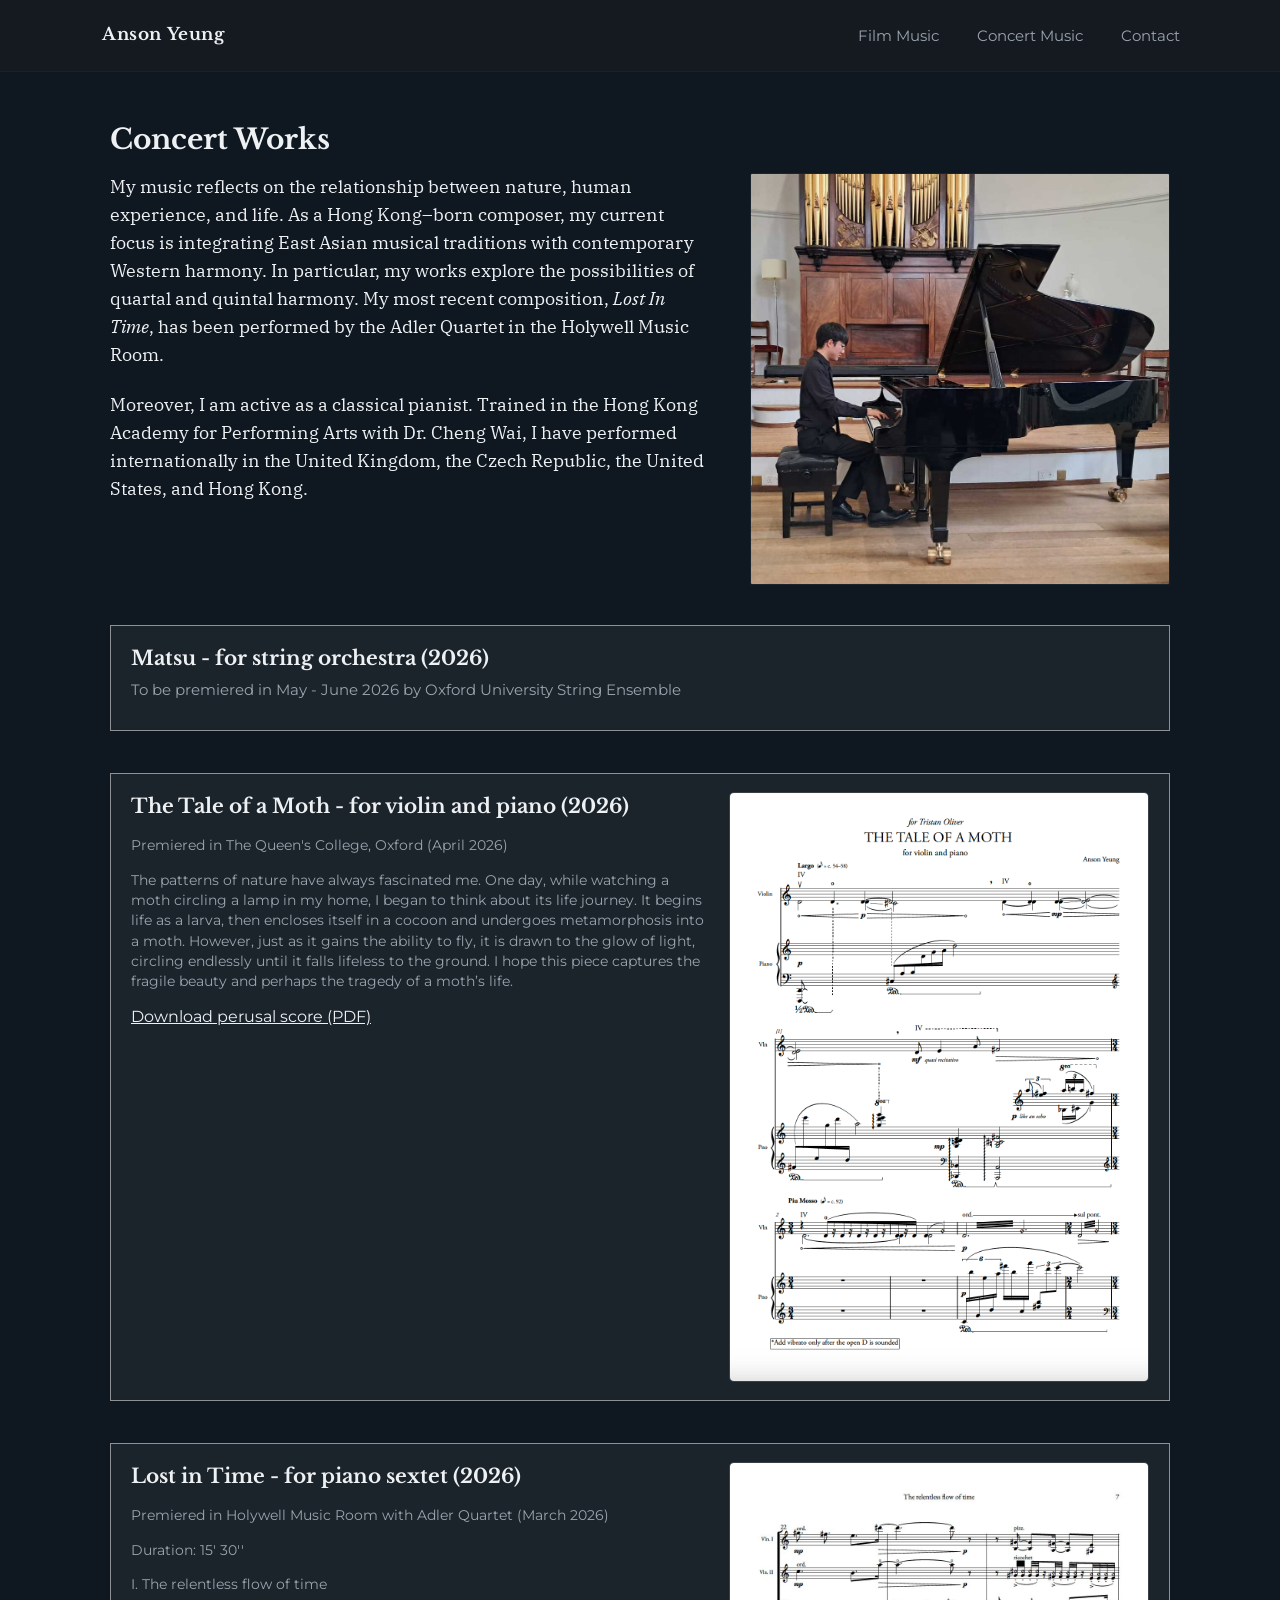
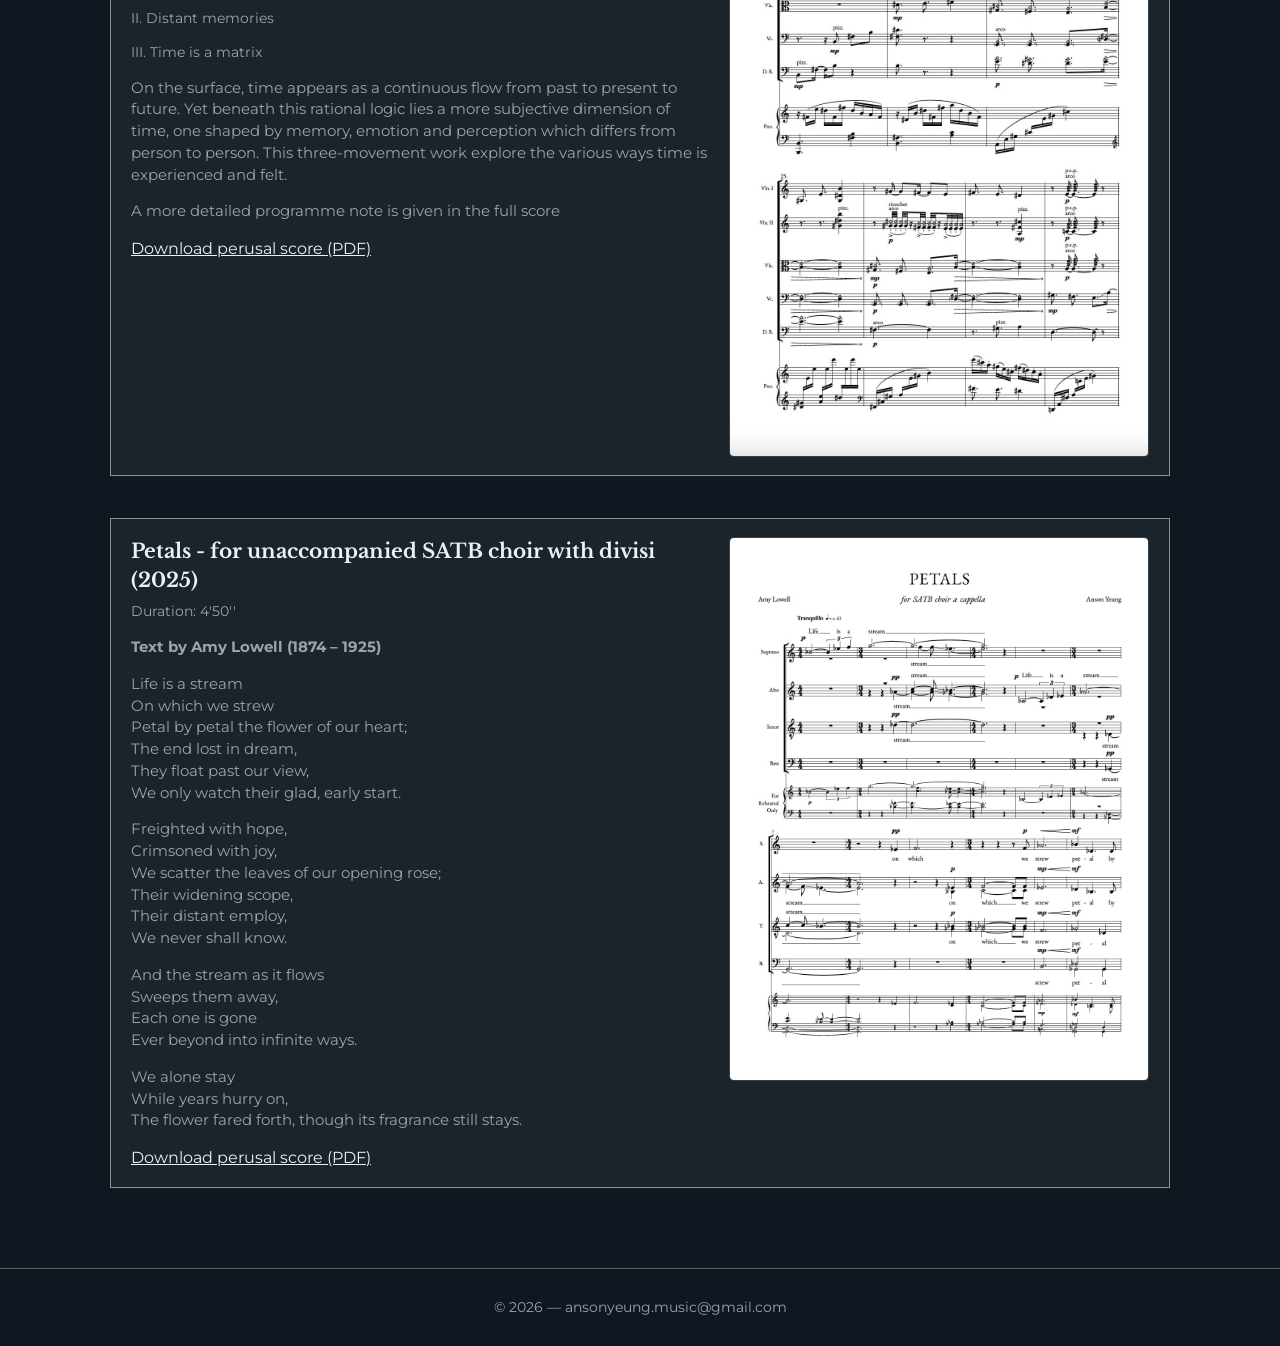
==== commit f41950dd: "typo" ====
--- a/concert.html
+++ b/concert.html
@@ -91,9 +91,8 @@
             <h2 class="work-title"> The Tale of a Moth - for violin and piano (2026) </h2>
             <div class="meta"> 
               <p>
-                Premiered in Holywell Music Room with Adler Quartet (March 2026)
-              </p>
-              Duration: 9' 30''
+                Premiered in The Queen's College, Oxford (April 2026)
+              </p>
 
               <p>
                 The patterns of nature have always fascinated me. One day, while watching a moth circling a lamp in my home, I began to think about its life journey. It begins life as a larva, then encloses itself in a cocoon and undergoes metamorphosis into a moth. However, just as it gains the ability to fly, it is drawn to the glow of light, circling endlessly until it falls lifeless to the ground. I hope this piece captures the fragile beauty and perhaps the tragedy of a moth’s life. 
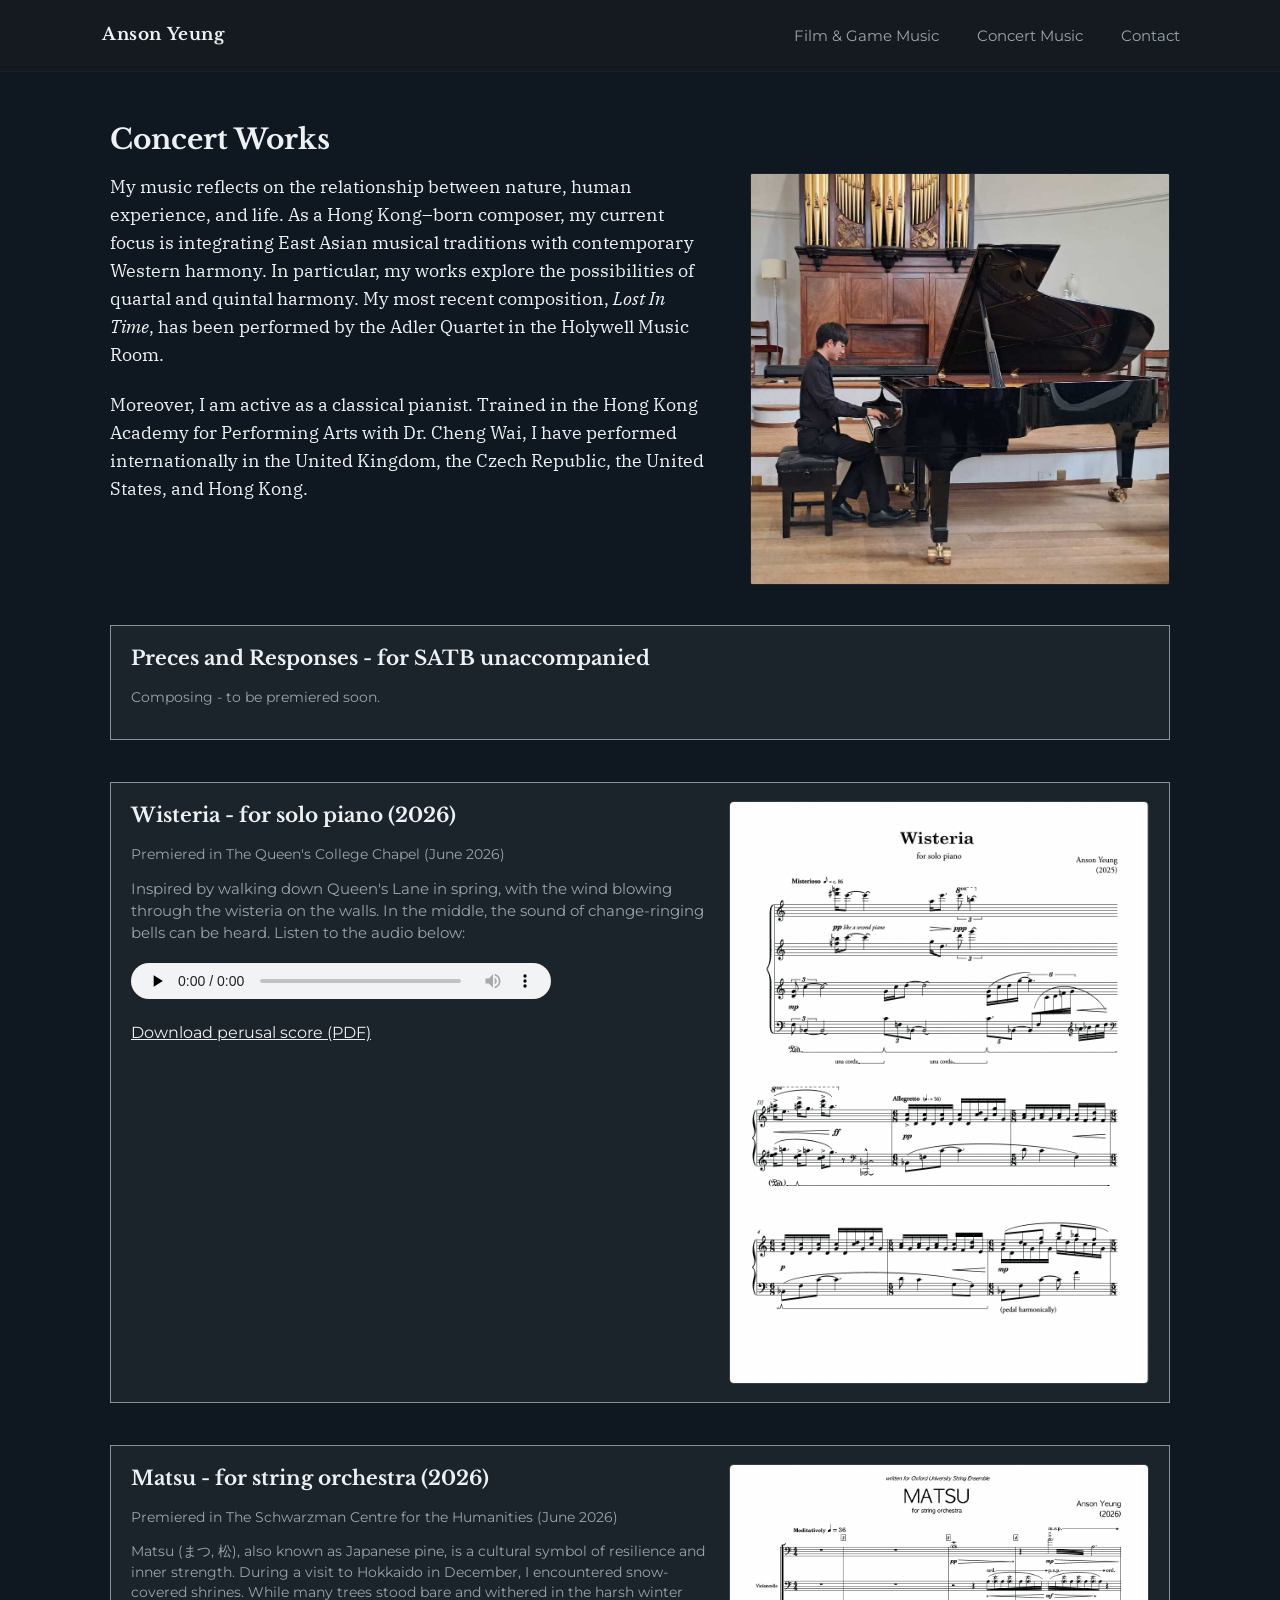
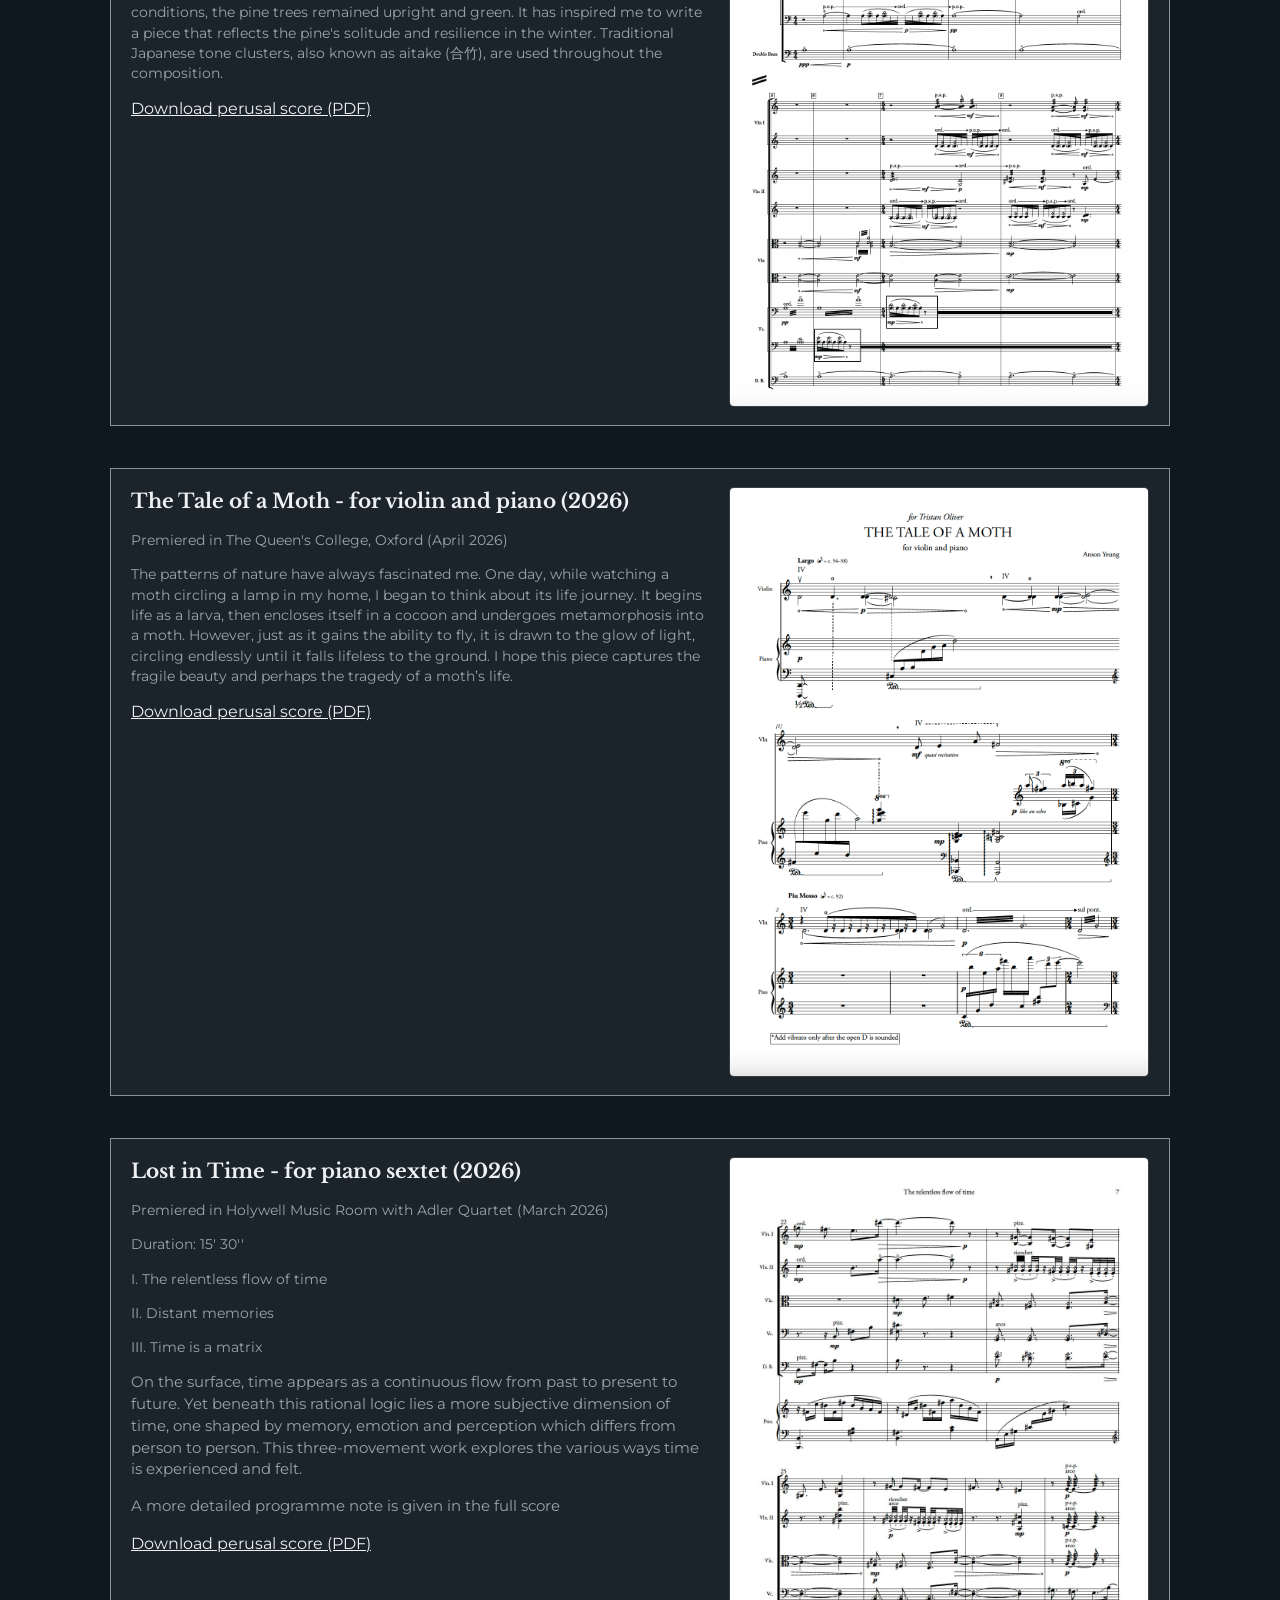
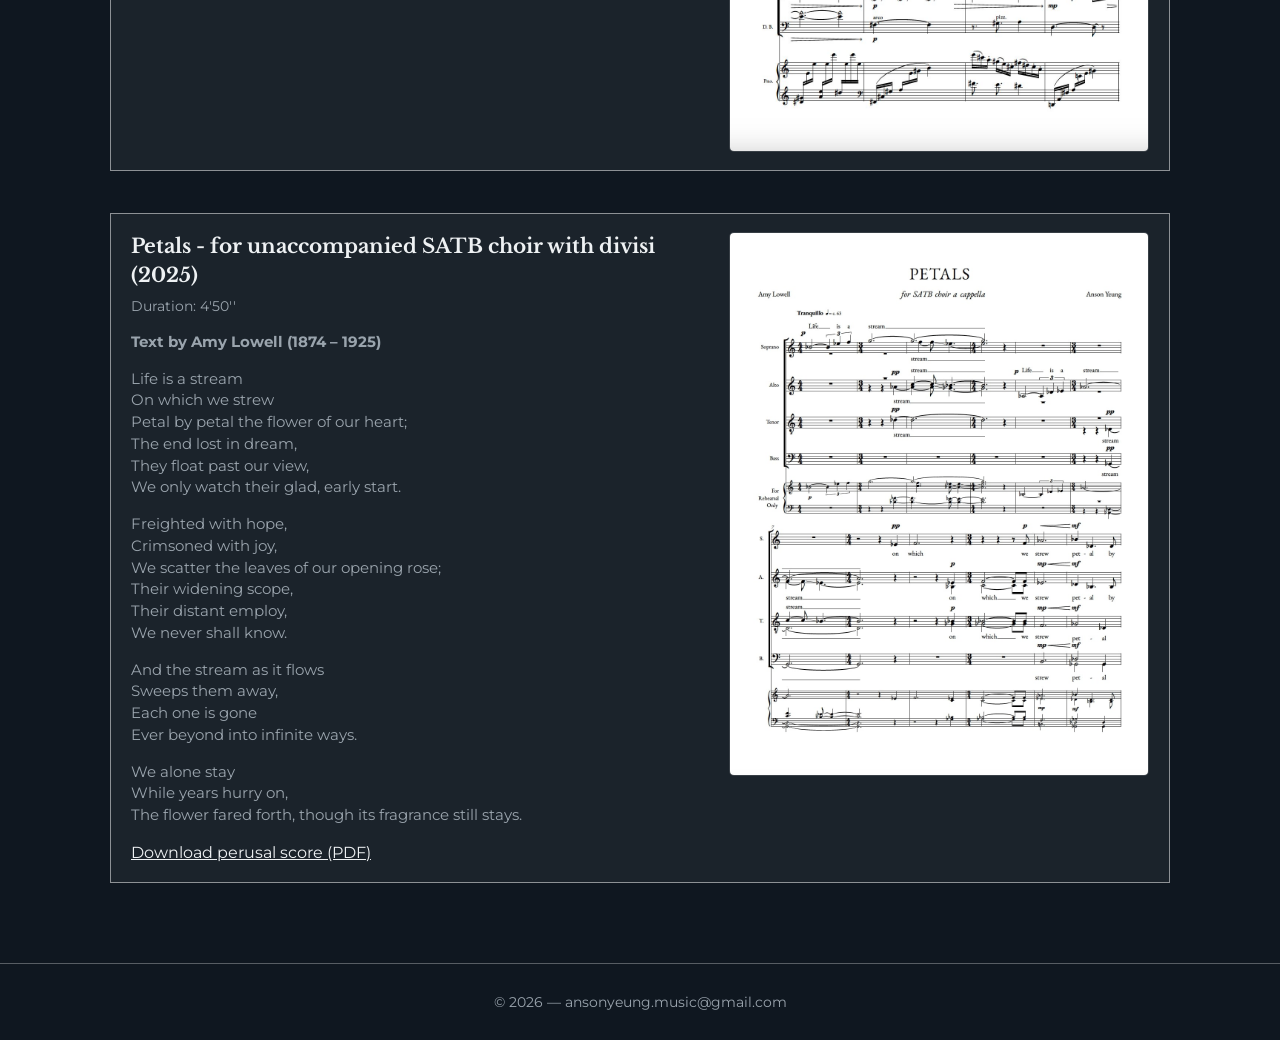
==== commit 3a780402: "Big update" ====
--- a/concert.html
+++ b/concert.html
@@ -5,38 +5,9 @@
   <meta name="viewport" content="width=device-width,initial-scale=1" />
   <title>Concert Music — Anson Yeung</title>
   <meta name="description" content="Concert works by Anson Yeung. Score previews, performance notes and premieres." />
-  <link href="https://fonts.googleapis.com/css2?family=IBM+Plex+Serif:wght@400;600&family=Libre+Caslon+Text:wght@400;700&family=Libre+Baskerville:wght@400;700&family=Montserrat:wght@300;400;600&display=swap" rel="stylesheet">
+  <link href="https://fonts.googleapis.com/css2?family=IBM+Plex+Serif:wght@400;600&family=Libre+Baskerville:wght@400;700&family=Montserrat:wght@300;400;600&display=swap" rel="stylesheet">
   <link rel="stylesheet" href="styles.css" />
-
-  <style>
-    :root{ --concert-max:1100px; }
-
-    .concert-container{max-width:var(--concert-max);margin:120px auto 80px;padding:0 20px;color:var(--soft)}
-    .concert-heading{font-family:"Libre Baskerville",serif;font-size:28px;color:var(--soft);margin:0 0 12px}
-    .concert-statement{font-family:"IBM Plex Serif",serif;font-size:18px;color:var(--soft);max-width:84ch;margin:0 0 40px;line-height:1.56}
-    .works{display:flex;flex-direction:column;gap:42px;align-items:flex-start}
-
-    .work{
-      width:100%;
-      display:grid;
-      grid-template-columns:1fr 420px;
-      gap:20px;
-      align-items:start;
-      padding:18px 20px;
-      border-radius:0px;
-      background:linear-gradient(180deg, rgba(255,255,255,0.05), rgba(255,255,255,0.05));
-      border:1px solid rgba(255,255,255,0.5);
-    }
-    @media (max-width:900px){.work{grid-template-columns:1fr;gap:14px}}
-
-    .meta{color:var(--muted);font-size:14px;margin:6px 0 10px}
-    .work-desc{color:var(--muted);font-size:15px;max-width:70ch;margin-bottom:12px}
-    .score-preview{width:100%;max-width:420px;align-self:start}
-    .score-panel{border-radius:5px;overflow:hidden;border:1px solid rgba(255,255,255,0.03);background: rgba(255,255,255,0.1)}
-    .work-title{font-family:"Libre Baskerville",serif;font-size:20px;color:var(--soft);margin:0 0 6px}
-
-    @media (max-width:640px){.score-iframe{height:420px}.work{padding:14px}.concert-container{margin:100px 12px 60px}}
-  </style>
+  <script src="main.js" defer></script>
 </head>
 <body>
   <header class="site-header">
@@ -47,8 +18,8 @@
           <path d="M3 6h18M3 12h18M3 18h18" stroke="currentColor" stroke-width="1.5" stroke-linecap="round" fill="none"/>
         </svg>
       </button>
-      <nav id="main-nav", class="top-nav">
-        <a class="nav-link" href="film.html">Film Music</a>
+      <nav id="main-nav" class="top-nav">
+        <a class="nav-link" href="film.html">Film &amp; Game Music</a>
         <a class="nav-link" href="concert.html">Concert Music</a>
         <a class="nav-link" href="contact.html">Contact</a>
       </nav>
@@ -77,12 +48,61 @@
       </div>
 
       <div class="works">
-        
-        <article class="work">
-          <div>
-            <h2 class="work-title"> Matsu - for string orchestra (2026) </h2>
-            <div class="work-desc"> 
-              To be premiered in May - June 2026 by Oxford University String Ensemble
+
+        <article class="work">
+          <div>
+            <h2 class="work-title"> Preces and Responses - for SATB unaccompanied</h2>
+            <div class="meta"> 
+              <p>
+                 Composing - to be premiered soon.
+              </p>
+            </div>
+          </div>
+        </article>
+
+        <article class="work">
+          <div>
+            <h2 class="work-title"> Wisteria - for solo piano (2026)</h2>
+            <div class="meta"> 
+              <p>
+                 Premiered in The Queen's College Chapel (June 2026)
+              </p>
+            </div>
+            <div class="work-desc">
+              Inspired by walking down Queen's Lane in spring, with the wind blowing through the wisteria on the walls. In the middle, the sound of change-ringing bells can be heard. Listen to the audio below:
+            </div>
+            <audio controls preload="none">
+              <source src="assets/audio/Wisteria.mp3" type="audio/mpeg">
+            </audio>
+            <p class="score-link"><a href="assets/scores/wisteria.pdf" target="_blank">Download perusal score (PDF)</a></p>
+          </div>
+
+          <div class="score-preview">
+            <div class="score-panel">
+              <img src="assets/scores/wisteria.jpg" alt="Wisteria preview">
+            </div>
+          </div>
+        </article>
+
+        <article class="work">
+          <div>
+            <h2 class="work-title"> Matsu - for string orchestra (2026)</h2>
+            <div class="meta"> 
+              <p>
+                 Premiered in The Schwarzman Centre for the Humanities (June 2026)
+              </p>
+
+              <p>
+                Matsu (まつ, 松), also known as Japanese pine, is a cultural symbol of resilience and inner strength. During a visit to Hokkaido in December, I encountered snow-covered shrines. While many trees stood bare and withered in the harsh winter conditions, the pine trees remained upright and green. It has inspired me to write a piece that reflects the pine's solitude and resilience in the winter. Traditional Japanese tone clusters, also known as aitake (合⽵), are used throughout the composition. 
+              </p>
+            </div>
+            <p class="score-link"><a href="assets/scores/matsu.pdf" target="_blank">Download perusal score (PDF)</a></p>
+          </div>
+
+          <div class="score-preview">
+            <div class="score-panel">
+              <img src="assets/scores/matsu.jpg" alt="Matsu preview">
+            </div>
           </div>
         </article>
 
@@ -98,12 +118,12 @@
                 The patterns of nature have always fascinated me. One day, while watching a moth circling a lamp in my home, I began to think about its life journey. It begins life as a larva, then encloses itself in a cocoon and undergoes metamorphosis into a moth. However, just as it gains the ability to fly, it is drawn to the glow of light, circling endlessly until it falls lifeless to the ground. I hope this piece captures the fragile beauty and perhaps the tragedy of a moth’s life. 
               </p>
             </div>
-            <p style="margin:0;"><a href="assets/scores/the_tale_of_a_moth.pdf" target="_blank" style="color:var(--soft);text-decoration:underline;">Download perusal score (PDF)</a></p>
-          </div>
-
-          <div class="score-preview">
-            <div class="score-panel">
-              <img src="assets/scores/the_tale_of_a_moth.jpg" alt="The Tale of a Moth preview" style="width:100%;display:block;border:0;">
+            <p class="score-link"><a href="assets/scores/the_tale_of_a_moth.pdf" target="_blank">Download perusal score (PDF)</a></p>
+          </div>
+
+          <div class="score-preview">
+            <div class="score-panel">
+              <img src="assets/scores/the_tale_of_a_moth.jpg" alt="The Tale of a Moth preview">
             </div>
           </div>
         </article>
@@ -129,17 +149,17 @@
 
             </div>
             <div class="work-desc"> 
-              On the surface, time appears as a continuous flow from past to present to future. Yet beneath this rational logic lies a more subjective dimension of time, one shaped by memory, emotion and perception which differs from person to person. This three-movement work explore the various ways time is experienced and felt.  
+              On the surface, time appears as a continuous flow from past to present to future. Yet beneath this rational logic lies a more subjective dimension of time, one shaped by memory, emotion and perception which differs from person to person. This three-movement work explores the various ways time is experienced and felt.  
               <p>
                 A more detailed programme note is given in the full score
               </p>
             </div>
-            <p style="margin:0;"><a href="assets/scores/lost_in_time.pdf" target="_blank" style="color:var(--soft);text-decoration:underline;">Download perusal score (PDF)</a></p>
-          </div>
-
-          <div class="score-preview">
-            <div class="score-panel">
-              <img src="assets/scores/lost_in_time.jpg" alt="Lost in Time preview" style="width:100%;display:block;border:0;">
+            <p class="score-link"><a href="assets/scores/lost_in_time.pdf" target="_blank">Download perusal score (PDF)</a></p>
+          </div>
+
+          <div class="score-preview">
+            <div class="score-panel">
+              <img src="assets/scores/lost_in_time.jpg" alt="Lost in Time preview">
             </div>
           </div>
         </article>
@@ -182,12 +202,12 @@
                 The flower fared forth, though its fragrance still stays.
               </p>
             </div>
-            <p style="margin:0;"><a href="assets/scores/petals.pdf" target="_blank" style="color:var(--soft);text-decoration:underline;">Download perusal score (PDF)</a></p>
-          </div>
-
-          <div class="score-preview">
-            <div class="score-panel">
-              <img src="assets/scores/petals.jpg" alt="Petals preview" style="width:100%;display:block;border:0;">
+            <p class="score-link"><a href="assets/scores/petals.pdf" target="_blank">Download perusal score (PDF)</a></p>
+          </div>
+
+          <div class="score-preview">
+            <div class="score-panel">
+              <img src="assets/scores/petals.jpg" alt="Petals preview">
             </div>
           </div>
         </article>
@@ -197,45 +217,7 @@
   </main>
 
   <footer class="site-footer">
-  © 2026 — <a href="mailto:ansonnyeung.music@gmail.com" style="color: var(--muted); text-decoration: none;">ansonyeung.music@gmail.com</a>
+    © 2026 — <a href="mailto:ansonyeung.music@gmail.com">ansonyeung.music@gmail.com</a>
   </footer>
-
-  <script>document.getElementById('year').textContent = new Date().getFullYear();</script>
-
-  <script>
-    (function(){
-      // small, defensive script to toggle mobile nav
-      const btn = document.querySelector('.nav-toggle');
-      const nav = document.querySelector('.top-nav') || document.getElementById('main-nav');
-      if (!btn || !nav) return;
-
-      // toggle menu open/close
-      btn.addEventListener('click', (e) => {
-        const isOpen = nav.classList.toggle('show');
-        btn.setAttribute('aria-expanded', String(isOpen));
-        // optionally update label
-        btn.setAttribute('aria-label', isOpen ? 'Close menu' : 'Open menu');
-      });
-
-      // close nav when a link inside it is clicked (mobile)
-      nav.querySelectorAll('a').forEach(a => a.addEventListener('click', () => {
-        nav.classList.remove('show');
-        btn.setAttribute('aria-expanded','false');
-        btn.setAttribute('aria-label','Open menu');
-      }));
-
-      // close nav when clicking outside (nice-to-have)
-      document.addEventListener('click', (ev) => {
-        if (!nav.classList.contains('show')) return;
-        const isClickInside = nav.contains(ev.target) || btn.contains(ev.target);
-        if (!isClickInside) {
-          nav.classList.remove('show');
-          btn.setAttribute('aria-expanded','false');
-          btn.setAttribute('aria-label','Open menu');
-        }
-      });
-    })();
-  </script>
-
 </body>
 </html>
--- a/styles.css
+++ b/styles.css
@@ -1,418 +1,348 @@
 :root{
   --max-width:1100px;
   --bg:#0f1720;
-  --header-bg: rgba(22,28,34,0.96);
+  --header-bg:rgba(22,28,34,0.96);
+  --header-height:72px;
   --muted:#9aa4ad;
   --accent:#c6a76e; /* golden */
   --soft:#eef1f3;
-  --glass-bg: rgba(255,255,255,0.035);
-  --glass-border: rgba(255,255,255,0.10);
-  --container-pad:20px;
-  --safe-gutter: calc(var(--container-pad) + env(safe-area-inset-left, 0px));
-  --header-height: 72px; /* used to offset hero content from fixed header */
-}
-
-/* Reset & base */
+  --glass-bg:rgba(255,255,255,0.035);
+}
+
+/* ===== Base ===== */
 *{box-sizing:border-box}
 html,body{height:100%}
 body{
   margin:0;
-  font-family: "Montserrat", system-ui, -apple-system, "Segoe UI", Roboto, Arial, sans-serif;
+  font-family:"Montserrat", system-ui, -apple-system, "Segoe UI", Roboto, Arial, sans-serif;
+  font-size:16px;
+  line-height:1.45;
   color:var(--soft);
   background:var(--bg);
   -webkit-font-smoothing:antialiased;
   -moz-osx-font-smoothing:grayscale;
-  line-height:1.45;
-  font-size:16px;
   -webkit-text-size-adjust:100%;
 }
-
-/* Layout container */
-.container{
-  max-width:var(--max-width);
-  margin:0 auto;
-  padding:0 var(--container-pad);
-  box-sizing:border-box;
-}
-
-/* Header (fixed) */
+img, iframe{max-width:100%; height:auto; display:block}
+button, a{transition:color .12s ease, background .12s ease, border-color .12s ease}
+button{appearance:none}
+
+/* No focus ring on click/tap; keyboard users still get :focus-visible */
+:focus{outline:none; -webkit-tap-highlight-color:transparent}
+:focus-visible{outline:3px solid rgba(198,167,110,0.18); outline-offset:3px}
+
+.container{max-width:var(--max-width); margin:0 auto; padding:0 20px}
+
+/* ===== Header ===== */
 .site-header{
   position:fixed;
-  left:0;
-  right:0;
-  top:0;
+  inset:0 0 auto;
   z-index:90;
   height:var(--header-height);
   background:var(--header-bg);
   border-bottom:1px solid rgba(255,255,255,0.03);
-  backdrop-filter: blur(6px);
+  backdrop-filter:blur(6px);
 }
 .header-inner{
   height:100%;
   display:flex;
   align-items:center;
   justify-content:space-between;
-  padding:0 0;
   gap:12px;
-  box-sizing:border-box;
-}
-
-/* Brand - ensure safe padding on phones and small devices */
-.brand, .site-title{
+  padding:0;
+}
+.brand{
+  display:inline-block;
+  padding:0 12px 0 calc(12px + env(safe-area-inset-left, 0px));
+  font-family:"Libre Baskerville", serif;
+  font-size:17px;
+  font-weight:700;
+  letter-spacing:0.6px;
   color:var(--soft);
   text-decoration:none;
-  font-weight:700;
-  letter-spacing:0.6px;
-  font-size:17px;
-  font-family: "Libre Baskerville", serif;
-  display:inline-block;
-  padding-left: calc(12px + env(safe-area-inset-left, 0px)); /* extra safe area */
-  padding-right: 12px;
-}
-
-/* Navigation */
-.top-nav{
-  display:flex;
-  gap:18px;
-  align-items:center;
-}
+}
+.top-nav{display:flex; gap:18px; align-items:center}
 .nav-link{
+  display:inline-flex;
+  align-items:center;
+  min-height:44px;
+  padding:6px 10px;
+  font-size:15px;
+  line-height:1;
   color:var(--muted);
   text-decoration:none;
-  font-size:15px;
-  padding:6px 8px;
-  font-family: "Montserrat", sans-serif;
-  line-height:1;
-}
-.nav-link:visited{ color: var(--muted); }
-.nav-link:hover,
-.nav-link:active{ color: var(--soft); }
-
-/* NAV toggle (mobile) */
+}
+.nav-link:hover, .nav-link:active{color:var(--soft)}
 .nav-toggle{
   display:none;
+  align-items:center;
+  justify-content:center;
+  padding:8px;
+  margin-left:8px;
   background:transparent;
   border:0;
-  padding:8px;
-  margin-left:8px;
   color:var(--soft);
   cursor:pointer;
-  align-items:center;
-  justify-content:center;
-}
-
-/* HERO */
+}
+
+@media (max-width:900px){
+  .header-inner{padding-inline:16px}
+  .brand{padding-left:4px}
+  .nav-toggle{display:inline-flex}
+  .top-nav{
+    display:none;
+    position:absolute;
+    right:12px;
+    top:calc(var(--header-height) + 8px);
+    z-index:100;
+    flex-direction:column;
+    gap:8px;
+    min-width:200px;
+    padding:12px;
+    background:var(--header-bg);
+    border:1px solid rgba(255,255,255,0.04);
+    border-radius:2px;
+    box-shadow:0 8px 26px rgba(0,0,0,0.45);
+  }
+  .top-nav.show{display:flex}
+  .top-nav .nav-link{display:block; padding:10px 14px; font-size:16px}
+}
+
+/* ===== Footer ===== */
+.site-footer{padding:28px 0; border-top:1px solid rgba(255,255,255,0.3); color:var(--muted); font-size:14px; text-align:center}
+.site-footer a{color:inherit; text-decoration:none}
+
+/* ===== Home: hero ===== */
 .hero{
   position:relative;
-  min-height: 100vh;
-  display:flex;
-  align-items:center;
-  justify-content:center;
+  min-height:100vh;
+  display:flex;
+  align-items:center;
+  justify-content:center;
+  padding:calc(var(--header-height) + 20px) 0 0;
+  overflow:hidden;
   text-align:center;
-  overflow:hidden;
-  padding: calc(var(--header-height) + 20px) 0 0 0; /* push content below fixed header */
-  margin-top:0;
-  box-sizing:border-box;
 }
 .hero-bg{
   position:absolute;
   inset:0;
-  background-image:url('assets/images/hero.jpg');
-  background-size:cover;
-  background-position:center center;
-  background-repeat:no-repeat;
+  background:url('assets/images/hero.jpg') center / cover no-repeat;
+  filter:contrast(0.92) saturate(0.92);
   transform:scale(1.06);
-  filter:contrast(0.92) saturate(0.92);
   will-change:transform;
-  z-index:0;
-}
-.hero-overlay{
-  position:absolute;
-  inset:0;
-  background:linear-gradient(180deg, rgba(6,10,12,0.20), rgba(6,10,12,0.75));
-  z-index:1;
-}
+}
+.hero-overlay, .about-overlay{position:absolute; inset:0; z-index:1}
+.hero-overlay{background:linear-gradient(180deg, rgba(6,10,12,0.35), rgba(6,10,12,0.82))}
 .hero-inner{
   position:relative;
   z-index:2;
-  padding:48px 0 72px; /* tightened top padding; hero padding-top already set on .hero */
   display:flex;
   flex-direction:column;
+  align-items:center;
+  justify-content:center;
   gap:40px;
-  align-items:center;
-  justify-content:center;
-  box-sizing:border-box;
-}
-
-/* Big headline / statement — REVERTED to original requested sizing */
-.statement,
-.hero .headline,
-.hero h1 {
-  font-family: "Libre Caslon Text", serif;
-  font-weight:400;
+  padding:48px 0 72px;
+}
+.statement{
+  max-width:32ch;
+  margin:0 auto;
+  padding:0 18px;
+  font-size:43px;
+  font-weight:200;
   letter-spacing:-0.15px;
-  line-height:1.08;
+  line-height:1.25;
+  opacity:0;
+  transform:translateY(12px);
+  animation:fadeUp 1s ease-out 0.18s forwards;
+}
+@keyframes fadeUp{to{opacity:1; transform:none}}
+
+.hero-ctas{display:flex; flex-wrap:wrap; justify-content:center; gap:22px; margin-top:28px}
+.cta-simple{
+  display:inline-flex;
+  align-items:center;
+  justify-content:center;
+  min-width:180px;
+  min-height:44px;
+  padding:6px 10px;
+  font-size:16px;
+  letter-spacing:0.3px;
   color:var(--soft);
-  margin:0;
-  padding:0 18px;
-  font-size:48px;               
-  max-width: 32ch;
-  margin-left: auto;
-  margin-right: auto; 
-  overflow-wrap: normal;
-  word-break: normal;
-  hyphens: none;
-  box-sizing:border-box;
-}
-
-/* Tablet / small laptop */
-@media (max-width:1100px){
-  .statement { font-size:40px; max-width:66ch; }
-}
-
-/* Tablet / mobile */
-@media (max-width:900px){
-  /* match the same selector used elsewhere so it overrides */
-  .hero .statement,
-  .hero .headline,
-  .hero h1,
-  .statement {
-    font-size: 32px; /* scales but never too large */
-    line-height: 1.12;
-    max-width: 32ch;
-    padding: 0 14px;
-  }
-
-  .hero-inner{ padding:28px 0; gap:28px; }
-  .hero{ padding-top: calc(var(--header-height) + 12px); min-height: 70svh; }
-}
-
-/* Tiny phones */
+  text-decoration:none;
+  border:1px solid rgba(255,255,255,0.25);
+}
+.cta-simple:hover{border-color:rgba(255,255,255,0.45)}
+
+/* ===== Home: about ===== */
+.about-section{
+  position:relative;
+  min-height:90vh;
+  display:flex;
+  align-items:center;
+  padding:100px 0;
+  overflow:hidden;
+}
+.about-overlay{background:linear-gradient(180deg, rgba(6,10,12,0.55), rgba(6,10,12,0.75))}
+.about-inner{position:relative; z-index:2; display:flex; gap:48px; align-items:flex-start; padding:0 18px}
+.about-photo img{width:340px; border-radius:6px; object-fit:cover; border:1px solid rgba(255,255,255,0.06)}
+.about-bio{max-width:600px; font-size:16px; line-height:1.55}
+.about-title{font-family:"Libre Baskerville", serif; font-size:22px; margin:0 0 16px}
+
+@media (max-width:900px){
+  .hero{padding-top:calc(var(--header-height) + 12px); min-height:70svh}
+  .hero-inner{padding:28px 0; gap:28px}
+  .statement{font-size:29px; line-height:1.12; padding:0 14px}
+  .about-section{min-height:auto; padding:48px 0}
+  .about-inner{flex-direction:column; align-items:center; text-align:center; padding:24px}
+  .about-photo img{width:260px}
+}
 @media (max-width:420px){
-  body{ font-size:15px; }
-  .statement{ font-size:20px; padding:0 12px; max-width:34ch; }
-  .brand { font-size:16px; padding-left: calc(8px + env(safe-area-inset-left, 0px)); }
-}
-
-/* Statement animation (unchanged) */
-.statement{
-  opacity: 0;
-  transform: translateY(12px);
-  animation: fadeUp 1.0s ease-out forwards 0.18s;
-}
-@keyframes fadeUp {
-  0% { opacity: 0; transform: translateY(12px); }
-  100% { opacity: 1; transform: translateY(0); }
-}
-
-/* CTAs */
-.hero-ctas{ display:flex; gap:22px; margin-top:28px; flex-wrap:wrap; justify-content:center; }
-.cta-simple{
-  font-family:"Montserrat", sans-serif;
+  body{font-size:15px}
+  .brand{font-size:16px; padding-left:calc(8px + env(safe-area-inset-left, 0px))}
+  .statement{font-size:18px; padding:0 12px; max-width:34ch}
+}
+
+/* ===== Shared page bits ===== */
+.concert-container, .contact-container{margin:120px auto 80px; padding:0 20px}
+.concert-heading, .contact-title{font-family:"Libre Baskerville", serif; font-size:28px; margin:0 0 12px}
+.work, .contact-panel{background:rgba(255,255,255,0.05); border:1px solid rgba(255,255,255,0.5)}
+
+/* ===== Concert ===== */
+.concert-container{max-width:var(--max-width)}
+.concert-intro{display:flex; gap:40px; align-items:flex-start; margin-bottom:40px}
+.concert-text{display:flex; flex-direction:column; gap:22px; flex:1 1 0; min-width:0}
+.concert-statement{font-family:"IBM Plex Serif", serif; font-size:18px; line-height:1.56; margin:0}
+.concert-image{flex:0 0 420px; width:420px}
+.concert-image img{width:100%; border-radius:2px; object-fit:cover; border:1px solid rgba(255,255,255,0.05)}
+
+.works{display:flex; flex-direction:column; gap:42px}
+.work{
+  display:grid;
+  grid-template-columns:1fr 420px;
+  gap:20px;
+  align-items:start;
+  padding:18px 20px;
+}
+.work-title{font-family:"Libre Baskerville", serif; font-size:20px; margin:0 0 6px}
+.meta{color:var(--muted); font-size:14px; margin:6px 0 10px}
+.work-desc{color:var(--muted); font-size:15px; max-width:70ch; margin-bottom:12px}
+.work audio{display:block; width:100%; max-width:420px; height:36px; margin:20px 0 22px}
+.score-link{margin:0}
+.score-link a{color:var(--soft)}
+.score-preview{max-width:420px}
+.score-panel{border-radius:5px; overflow:hidden; border:1px solid rgba(255,255,255,0.03); background:rgba(255,255,255,0.1)}
+.score-panel img{width:100%}
+
+@media (max-width:900px){
+  .concert-intro{flex-direction:column}
+  .concert-image{flex:0 0 auto; width:100%}
+  .work{grid-template-columns:1fr; gap:14px}
+}
+@media (max-width:640px){
+  .concert-container{margin:100px 12px 60px}
+  .work{padding:14px}
+}
+
+/* ===== Film & game ===== */
+.film-section{
+  position:relative;
+  min-height:60vh;
+  display:flex;
+  align-items:center;
+  justify-content:center;
+  margin-top:var(--header-height);
+  padding:140px 24px 100px;
+  background:url('assets/images/film-bg.jpg') center / cover no-repeat;
+}
+.film-section::before{content:""; position:absolute; inset:0; z-index:0; background:rgba(8,12,16,0.70)}
+.film-section-inner{position:relative; z-index:1; max-width:900px; text-align:center}
+.film-section-title{font-family:"Libre Baskerville", serif; font-size:36px; margin:0 0 24px}
+.film-section-statement{font-family:"IBM Plex Serif", serif; font-size:20px; line-height:1.6; max-width:72ch; margin:0 0 14px}
+
+/* Sticky section bar (Video Games / Film & Animation) */
+.section-tabs{
+  position:sticky;
+  top:var(--header-height);
+  z-index:50;
+  background:rgba(15,23,32,0.94);
+  backdrop-filter:blur(6px);
+  border-bottom:1px solid rgba(255,255,255,0.06);
+}
+.section-tabs-inner{max-width:var(--max-width); margin:0 auto; display:flex; justify-content:center; gap:36px; padding:0 16px}
+.section-tab{color:var(--muted); text-decoration:none; font-size:15px; padding:18px 2px 16px; border-bottom:2px solid transparent}
+.section-tab:hover{color:var(--soft)}
+.section-tab.active{color:var(--soft); border-bottom-color:var(--accent)}
+
+.film-container{
+  max-width:var(--max-width);
+  margin:0 auto;
+  padding:80px 24px;
+  display:flex;
+  flex-direction:column;
+  align-items:center;
+  gap:56px;
+  text-align:center;
+}
+.media-section{scroll-margin-top:calc(var(--header-height) + 56px)}
+.section-title{font-family:"Libre Baskerville", serif; font-size:28px; font-weight:400; margin:0 0 12px}
+.section-sub{color:var(--muted); font-size:15px; max-width:60ch; margin:0 auto}
+.section-divider{max-width:var(--max-width); margin:0 auto; border:0; border-top:1px solid rgba(255,255,255,0.3)}
+
+/* Video game track cards */
+.game-grid{width:100%; display:grid; grid-template-columns:repeat(3, 1fr); gap:28px; text-align:left}
+.track{display:flex; flex-direction:column; background:var(--glass-bg); border:1px solid rgba(255,255,255,0.06); border-radius:4px; overflow:hidden}
+.track-art{aspect-ratio:4/5; background:#000; overflow:hidden}
+.track-art img{width:100%; height:100%; object-fit:cover; transition:transform .6s ease}
+.track:hover .track-art img{transform:scale(1.03)}
+.track-body{flex:1; display:flex; flex-direction:column; gap:6px; padding:18px 18px 20px}
+.track-title{font-family:"Libre Baskerville", serif; font-size:17px; margin:0}
+.track-meta{font-size:13px; color:var(--muted); margin:0 0 10px}
+.track-body audio{width:100%; height:36px; margin-top:auto}
+
+/* Film videos */
+.video-item{width:100%; display:flex; flex-direction:column; gap:18px}
+.video-title{font-family:"Libre Baskerville", serif; font-size:20px; margin:0}
+.video-meta{font-size:14px; color:var(--muted); margin:0}
+.video-wrap{position:relative; aspect-ratio:16/9; background:#000; border-radius:6px; overflow:hidden; border:1px solid rgba(255,255,255,0.02)}
+.video-wrap iframe{position:absolute; inset:0; width:100%; height:100%; border:0}
+
+@media (max-width:900px){
+  .film-section{padding:120px 18px 90px}
+  .film-section-title{font-size:26px}
+  .film-section-statement{font-size:18px}
+  .film-container{padding:60px 18px; gap:40px}
+  .section-title{font-size:24px}
+  .game-grid{grid-template-columns:1fr 1fr}
+}
+@media (max-width:600px){
+  .game-grid{grid-template-columns:1fr}
+  .track{flex-direction:row}
+  .track-art{flex:0 0 38%; aspect-ratio:auto; min-height:170px}
+  .track-body{padding:14px}
+  .section-tabs-inner{gap:24px}
+  .section-tab{font-size:14px}
+}
+
+/* ===== Contact ===== */
+.contact-container{max-width:980px; display:flex; flex-direction:column; align-items:center; text-align:center}
+.contact-panel{width:100%; padding:46px}
+.contact-lead{font-family:"IBM Plex Serif", serif; font-size:18px; line-height:1.6; max-width:72ch; margin:0 0 18px}
+.contact-email{
+  display:inline-block;
+  min-height:44px;
+  max-width:100%;
+  padding:6px 10px;
   font-size:16px;
-  font-weight:400;
-  letter-spacing:0.3px;
-  padding:12px 22px;
+  font-weight:500;
+  color:var(--accent);
   text-decoration:none;
-  color:var(--soft);
-  border:1px solid rgba(255,255,255,0.25);
-  background:transparent;
-  display:inline-flex;
-  align-items:center;
-  justify-content:center;
-  min-width:180px;
-  box-sizing:border-box;
-}
-.cta-simple:hover{ border-color: rgba(255,255,255,0.45) }
-
-/* ABOUT section */
-.about-section {
-  position: relative;
-  min-height: 90vh;
-  width: 100%;
-  display: flex;
-  align-items: center;
-  padding: 100px 0;
-  overflow: hidden;
-  box-sizing:border-box;
-}
-.about-bg{ position:absolute; inset:0; background-image: url('assets/images/about-bg.jpg'); background-size:cover; background-position:center; z-index:0; transform: scale(1.05); filter: contrast(0.92) saturate(0.92); }
-.about-overlay{ position:absolute; inset:0; background: linear-gradient(180deg, rgba(6,10,12,0.55), rgba(6,10,12,0.75)); z-index:1; }
-.about-inner{ position:relative; z-index:2; display:flex; gap:48px; align-items:flex-start; box-sizing:border-box; padding:0 18px; }
-.about-photo img{ width:340px; height:auto; border-radius:6px; object-fit:cover; border:1px solid rgba(255,255,255,0.06); }
-.about-bio{ max-width:600px; font-size:16px; line-height:1.55; color:var(--soft); font-family:"Montserrat", sans-serif; }
-.about-title{ font-family:"Libre Baskerville", serif; font-size:22px; margin:0 0 16px 0; font-weight:700; }
-
-/* BIO LEAD size (if you use .bio-lead class) */
-.bio-lead {
-  font-size:16px;
-  line-height:1.55;
-  margin:0 0 12px 0;
-  max-width:80ch;
-  overflow-wrap:anywhere;
-  word-break:break-word;
-  hyphens:auto;
-  box-sizing:border-box;
-}
-
-/* responsive about */
-@media (max-width:900px) {
-  .about-inner{ flex-direction:column; align-items:center; text-align:center; padding:24px; }
-  .about-photo img{ width:260px; }
-  .about-section{ min-height: auto; padding: 48px 0; } /* ensures the text remains visible on small screens */
-  .header-inner, .site-header .container { padding-inline: 16px; }
-  .brand, .site-title { margin-left:0; padding-left: 4px; }
-}
-
-/* Concert page layout */
-.concert-intro{
-  display:flex;
-  gap:40px;
-  align-items:flex-start;
-  margin-bottom:40px;
-  box-sizing:border-box;
-}
-.concert-text{ display:flex; flex-direction:column; gap:22px; flex:1 1 0; min-width:0; }
-.concert-text .concert-statement{ margin:0; max-width:none; line-height:1.56; }
-.concert-image{ width:420px; flex:0 0 420px; }
-.concert-image img{ width:100%; height:auto; display:block; border-radius:2px; object-fit:cover; border:1px solid rgba(255,255,255,0.05); }
-
-@media (max-width:900px){
-  .concert-intro{ flex-direction:column; }
-  .concert-image{ width:100%; flex:0 0 auto; }
-}
-
-/* Video game layout*/ 
-.media-audio.horizontal{ display:flex; align-items:center; justify-content:center; gap:40px; width:100%; max-width:900px; margin:0 auto;}
-.audio-block{ flex:1; display:flex; flex-direction:column; gap:14px; align-items:flex-start; }
-.audio-block audio{ width:100%; max-width:420px; }
-.artwork-wrap{ flex:0 0 280px; aspect-ratio:68/100; overflow:hidden; border-radius:0px; border:1px solid rgba(255,255,255,0.05); background:#000; }
-.artwork-wrap img{ width:100%; height:100%; object-fit:cover; }
-
-@media (max-width:900px){
-  .media-audio.horizontal{ flex-direction:column-reverse; /* artwork on top, audio below */ gap:20px;}
-  .audio-block{ align-items:center; text-align:center; }
-  .artwork-wrap{ width:100%; max-width:320px; }
-}
-
-/* HOME WORKS / Film Music Concert vertical centering
-   - on phone, stack vertically and center (so Film/Concert align middle vertically)
-*/
-.home-works,
-.works-row,
-.sections-row,
-.home-cta-row {
-  display:flex;
-  align-items:center;    /* vertical centering */
-  justify-content:center;/* horizontal centering */
-  gap:28px;
-  box-sizing:border-box;
-}
-
-/* individual work item: center content vertically within each block */
-.work-item{
-  display:flex;
-  flex-direction:column;
-  align-items:center;
-  justify-content:center;
-  text-align:center;
-  min-height:200px; /* tweak as needed */
-  padding:18px;
-  box-sizing:border-box;
-}
-
-/* stack film & concert vertically on small screens AND center them */
-@media (max-width:900px){
-  .home-works, .works-row, .sections-row {
-    flex-direction:column;
-    align-items:center;
-    justify-content:center;
-  }
-  .work-item { width:100%; max-width:520px; margin: 10px 0; } /* spacing between stacked items */
-}
-
-/* ensure long labels inside each work block can wrap */
-.work-item *{ max-width:100%; overflow-wrap:anywhere; word-break:break-word; }
-
-/* CONTACT / email wrapping & accent color */
-.contact-email,
-a.contact-email {
-  display:inline-block;
-  max-width:100%;
-  word-break:break-word;
   overflow-wrap:anywhere;
   hyphens:auto;
-  font-family:"Montserrat", sans-serif;
-  color:var(--accent); /* golden color for gmail */
-  text-decoration:none;
-  padding:6px 10px;
-  box-sizing:border-box;
-}
-
-/* ensure link hover has subtle effect */
-a.contact-email:hover { text-decoration:underline; color: #e0c287; }
-
-/* Touch targets / minimum tap sizes */
-a.nav-link, .cta-simple, .contact-email {
-  min-height:44px;
-  display:inline-flex;
-  align-items:center;
-  padding:6px 10px;
-}
-
-/* Responsive nav dropdown (mobile) */
-@media (max-width:900px){
-  .nav-toggle{ display:inline-flex; }
-  .top-nav{
-    position:absolute;
-    right:12px;
-    top:calc(var(--header-height) + 8px);
-    background:var(--header-bg);
-    border:1px solid rgba(255,255,255,0.04);
-    padding:12px;
-    display:none;
-    flex-direction:column;
-    gap:8px;
-    min-width:200px;
-    z-index:100;
-    box-shadow: 0 8px 26px rgba(0,0,0,0.45);
-    border-radius:2px;
-  }
-  .top-nav.show{ display:flex; }
-  .top-nav .nav-link{ padding:10px 14px; font-size:16px; display:block; min-height:44px; }
-  .header-inner{ display:flex; align-items:center; gap:12px; justify-content:space-between; padding-inline:16px; }
-}
-
-/* Images / media responsiveness */
-img, iframe, video, embed, object { max-width:100%; height:auto; display:block; }
-.video-wrap{ aspect-ratio:16/9; width:100%; max-width:100%; }
-
-/* Footer */
-.site-footer{ padding:28px 0; border-top:1px solid rgba(255,255,255,0.3); color:var(--muted); font-size:14px; text-align:center; }
-
-/* Utility: prevent overflow on narrow columns */
-.min-width-0 { min-width:0; }
-
-/* Small optimization: group frequently used transitions */
-button, a, input { transition: color .12s ease, background .12s ease, border-color .12s ease; }
-
-/* Accessibility: focus outlines
-   - clicking/tapping will NOT show a border (as you requested),
-   - keyboard users still receive :focus-visible styles for accessibility.
-*/
-:focus { outline: none; box-shadow: none; -webkit-tap-highlight-color: transparent; }
-
-/* Hide focus ring for clicks/taps but keep for keyboard navigation */
-:focus:not(:focus-visible) { outline: none !important; box-shadow: none !important; }
-
-/* Visible keyboard focus (recommended to keep) */
-:focus-visible {
-  outline: 3px solid rgba(198,167,110,0.18);
-  outline-offset: 3px;
-}
-
-/* Remove native focus outlines on buttons/links (clicks/taps) */
-button, a, .cta-simple { -webkit-appearance:none; -moz-appearance:none; appearance:none; }
-
-/* Extra safeguard if big display classes exist */
-.big-hero { font-size: clamp(2rem, 11vw, 6rem); line-height:1; word-break:break-word; }+}
+.contact-email:hover{color:#e0c287; text-decoration:underline}
+
+@media (max-width:900px){
+  .contact-container{margin:100px 16px 60px}
+  .contact-panel{padding:28px}
+  .contact-title{font-size:22px}
+}
